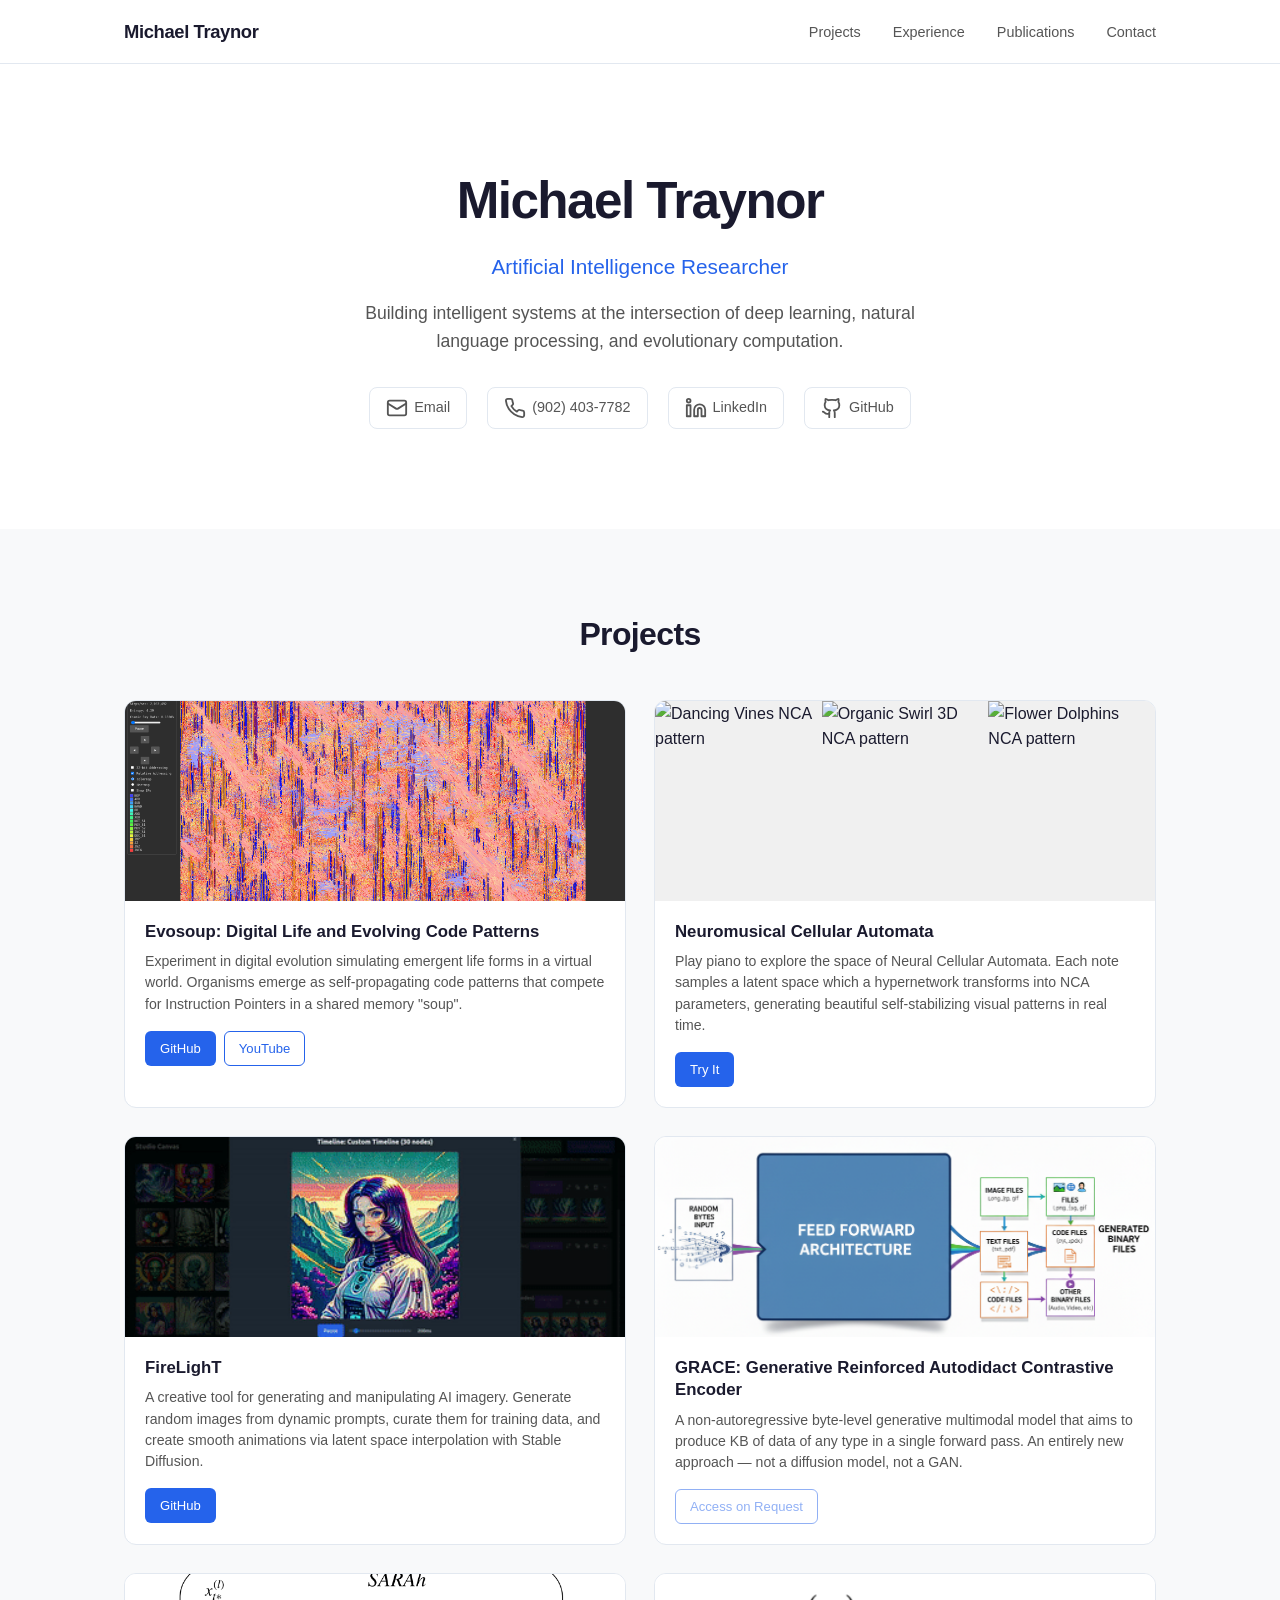
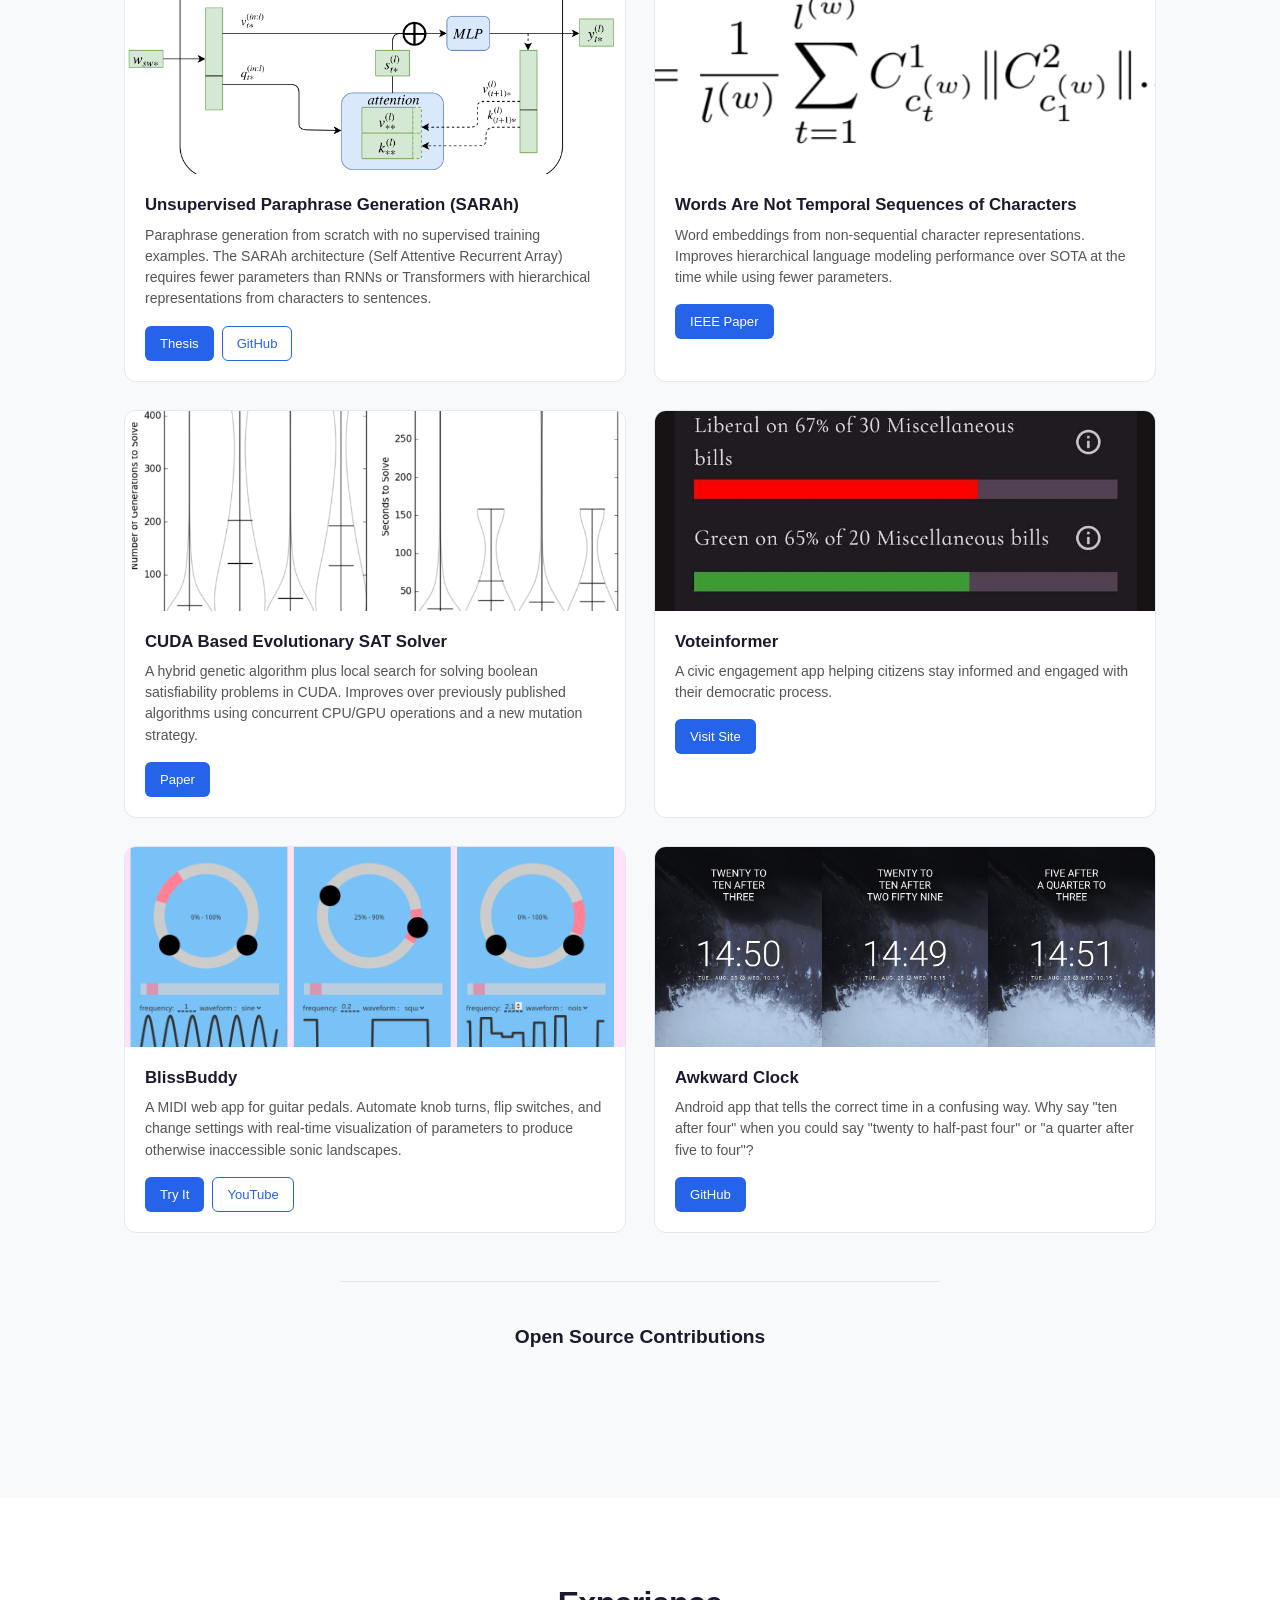
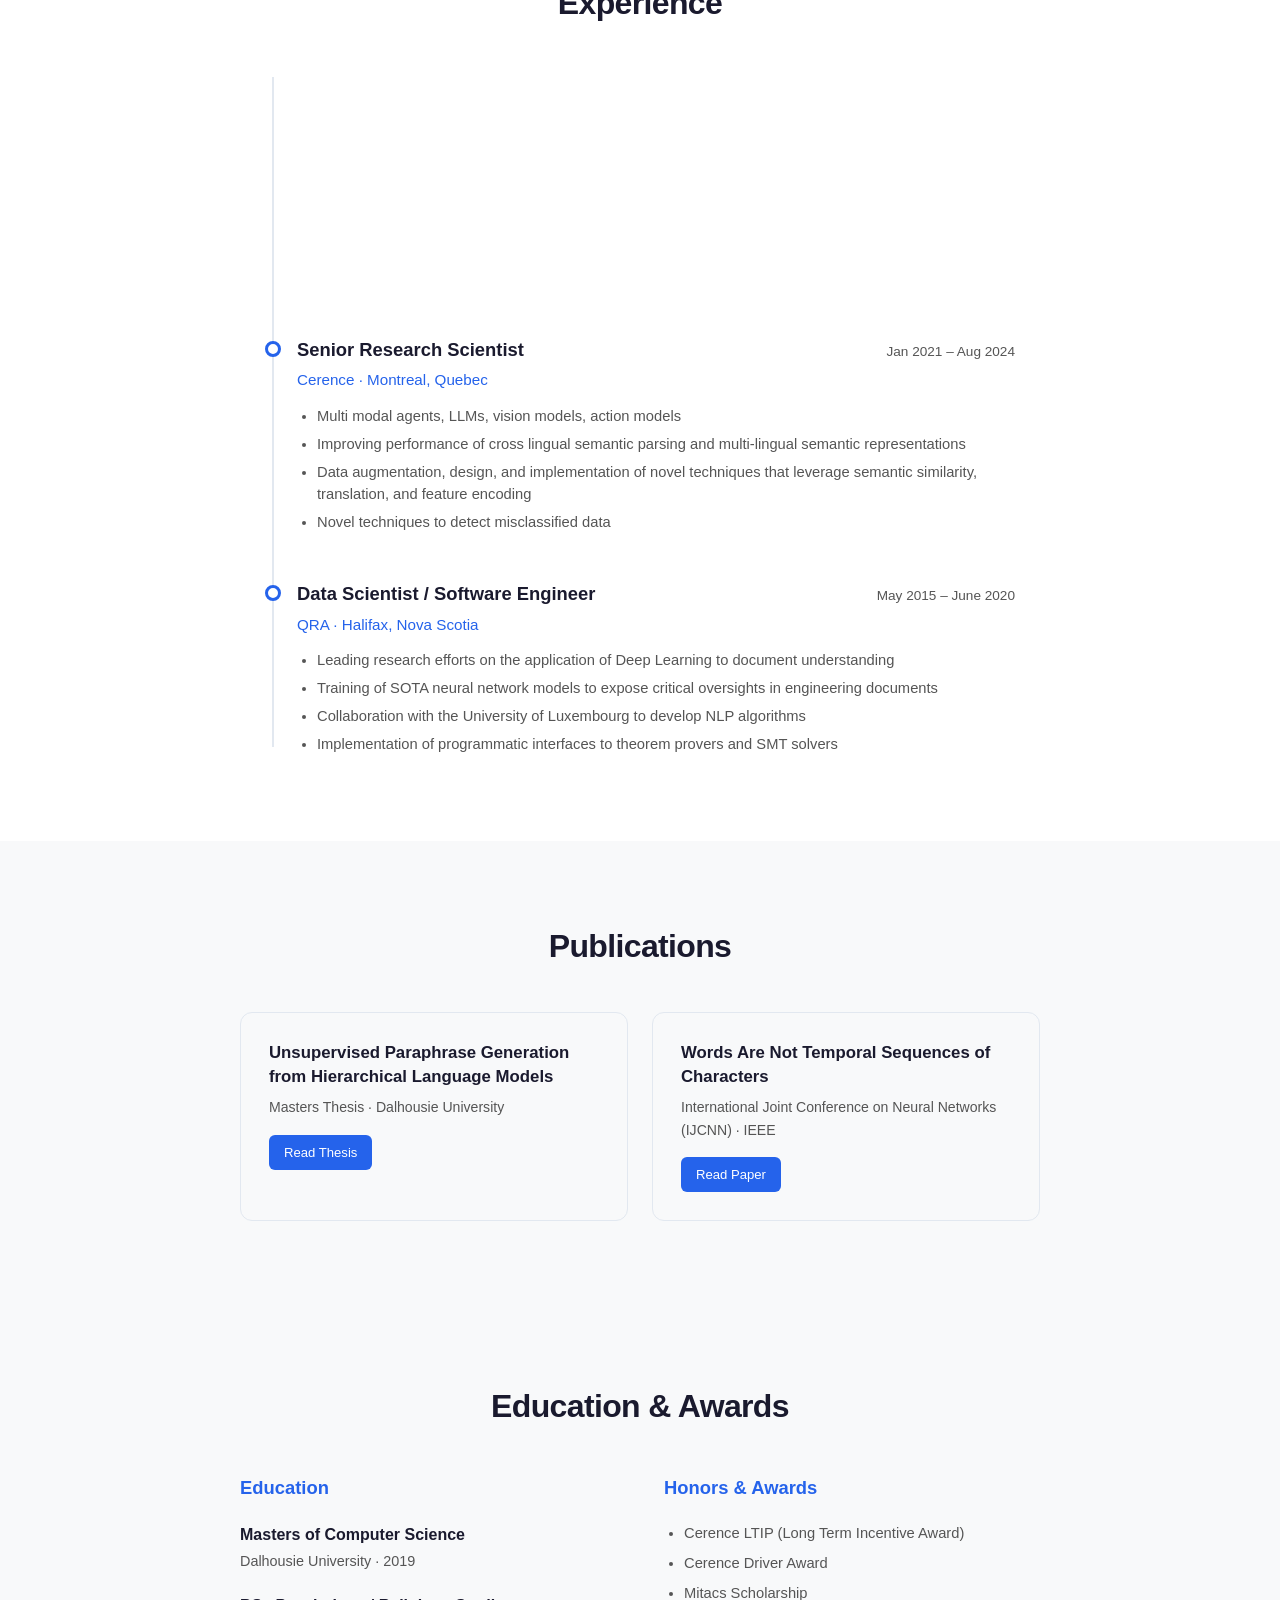
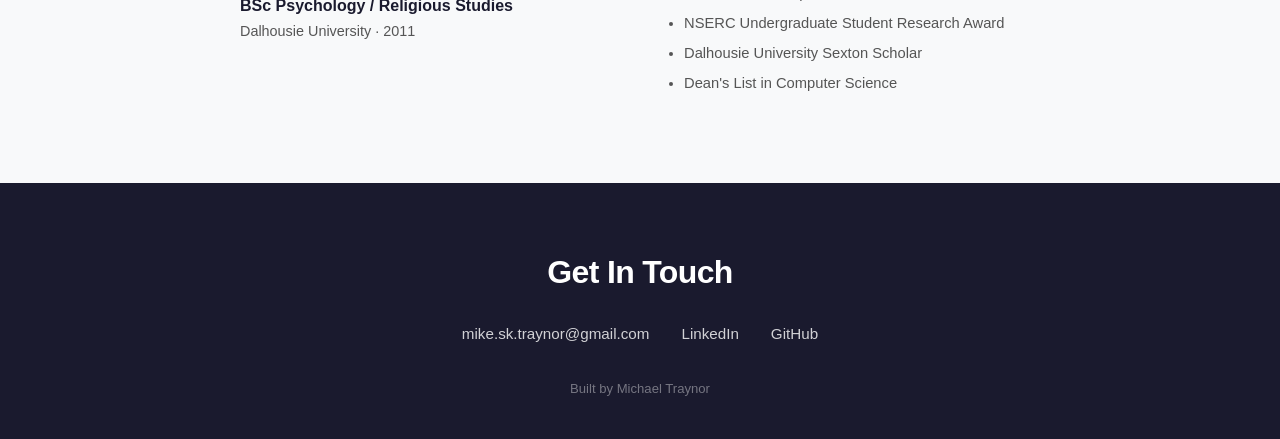
==== index.html @ fccc9fc4 "initial commit" ====
<!DOCTYPE html>
<html lang="en">
<head>
  <meta charset="UTF-8">
  <meta name="viewport" content="width=device-width, initial-scale=1.0">
  <title>Michael Traynor - AI Researcher</title>
  <meta name="description" content="Portfolio of Michael Traynor, Artificial Intelligence Researcher. Projects in digital evolution, NLP, generative models, and more.">
  <link rel="stylesheet" href="style.css">
</head>
<body>

  <!-- Navigation -->
  <nav class="navbar" id="navbar">
    <div class="nav-container">
      <a href="#hero" class="nav-logo">Michael Traynor</a>
      <button class="nav-toggle" id="nav-toggle" aria-label="Toggle navigation">
        <span></span>
        <span></span>
        <span></span>
      </button>
      <ul class="nav-links" id="nav-links">
        <li><a href="#projects">Projects</a></li>
        <li><a href="#experience">Experience</a></li>
        <li><a href="#publications">Publications</a></li>
        <li><a href="#contact">Contact</a></li>
      </ul>
    </div>
  </nav>

  <!-- Hero -->
  <section class="hero" id="hero">
    <div class="container">
      <h1>Michael Traynor</h1>
      <p class="hero-title">Artificial Intelligence Researcher</p>
      <p class="hero-tagline">Building intelligent systems at the intersection of deep learning, natural language processing, and evolutionary computation.</p>
      <div class="hero-links">
        <a href="mailto:mike.sk.traynor@gmail.com" class="hero-link" title="Email">
          <svg width="22" height="22" viewBox="0 0 24 24" fill="none" stroke="currentColor" stroke-width="2" stroke-linecap="round" stroke-linejoin="round"><rect x="2" y="4" width="20" height="16" rx="2"/><path d="m22 7-8.97 5.7a1.94 1.94 0 0 1-2.06 0L2 7"/></svg>
          <span>Email</span>
        </a>
        <a href="tel:+19024037782" class="hero-link" title="Phone">
          <svg width="22" height="22" viewBox="0 0 24 24" fill="none" stroke="currentColor" stroke-width="2" stroke-linecap="round" stroke-linejoin="round"><path d="M22 16.92v3a2 2 0 0 1-2.18 2 19.79 19.79 0 0 1-8.63-3.07 19.5 19.5 0 0 1-6-6 19.79 19.79 0 0 1-3.07-8.67A2 2 0 0 1 4.11 2h3a2 2 0 0 1 2 1.72c.127.96.361 1.903.7 2.81a2 2 0 0 1-.45 2.11L8.09 9.91a16 16 0 0 0 6 6l1.27-1.27a2 2 0 0 1 2.11-.45c.907.339 1.85.573 2.81.7A2 2 0 0 1 22 16.92z"/></svg>
          <span>(902) 403-7782</span>
        </a>
        <a href="https://linkedin.com/in/mike-traynor-75455b104" target="_blank" rel="noopener" class="hero-link" title="LinkedIn">
          <svg width="22" height="22" viewBox="0 0 24 24" fill="none" stroke="currentColor" stroke-width="2" stroke-linecap="round" stroke-linejoin="round"><path d="M16 8a6 6 0 0 1 6 6v7h-4v-7a2 2 0 0 0-2-2 2 2 0 0 0-2 2v7h-4v-7a6 6 0 0 1 6-6z"/><rect x="2" y="9" width="4" height="12"/><circle cx="4" cy="4" r="2"/></svg>
          <span>LinkedIn</span>
        </a>
        <a href="https://github.com/TTrapper" target="_blank" rel="noopener" class="hero-link" title="GitHub">
          <svg width="22" height="22" viewBox="0 0 24 24" fill="none" stroke="currentColor" stroke-width="2" stroke-linecap="round" stroke-linejoin="round"><path d="M15 22v-4a4.8 4.8 0 0 0-1-3.5c3 0 6-2 6-5.5.08-1.25-.27-2.48-1-3.5.28-1.15.28-2.35 0-3.5 0 0-1 0-3 1.5-2.64-.5-5.36-.5-8 0C6 2 5 2 5 2c-.3 1.15-.3 2.35 0 3.5A5.403 5.403 0 0 0 4 9c0 3.5 3 5.5 6 5.5-.39.49-.68 1.05-.85 1.65-.17.6-.22 1.23-.15 1.85v4"/><path d="M9 18c-4.51 2-5-2-7-2"/></svg>
          <span>GitHub</span>
        </a>
      </div>
    </div>
  </section>

  <!-- Projects -->
  <section class="section section-alt" id="projects">
    <div class="container">
      <h2 class="section-title">Projects</h2>
      <div class="projects-grid">

        <!-- Evosoup -->
        <div class="project-card">
          <div class="project-image">
            <img src="assets/images/projects/evosoup.png" alt="Evosoup visualization showing emerging replicators" loading="lazy">
          </div>
          <div class="project-body">
            <h3>Evosoup: Digital Life and Evolving Code Patterns</h3>
            <p>Experiment in digital evolution simulating emergent life forms in a virtual world. Organisms emerge as self-propagating code patterns that compete for Instruction Pointers in a shared memory "soup".</p>
            <div class="project-links">
              <a href="https://github.com/TTrapper/evosoup" target="_blank" rel="noopener" class="btn btn-sm">GitHub</a>
              <a href="https://youtu.be/KN-FWq_c2c4" target="_blank" rel="noopener" class="btn btn-sm btn-outline">YouTube</a>
            </div>
          </div>
        </div>

        <!-- Neuromusical Cellular Automata -->
        <div class="project-card">
          <div class="project-image project-image-gallery">
            <img src="assets/images/projects/dancingvines.gif" alt="Dancing Vines NCA pattern" loading="lazy">
            <img src="assets/images/projects/organicswirl3D.gif" alt="Organic Swirl 3D NCA pattern" loading="lazy">
            <img src="assets/images/projects/flowerdolphins.gif" alt="Flower Dolphins NCA pattern" loading="lazy">
          </div>
          <div class="project-body">
            <h3>Neuromusical Cellular Automata</h3>
            <p>Play piano to explore the space of Neural Cellular Automata. Each note samples a latent space which a hypernetwork transforms into NCA parameters, generating beautiful self-stabilizing visual patterns in real time.</p>
            <div class="project-links">
              <a href="https://ttrapper.github.io/nca_explorer/" target="_blank" rel="noopener" class="btn btn-sm">Try It</a>
            </div>
          </div>
        </div>

        <!-- FireLighT -->
        <div class="project-card">
          <div class="project-image">
            <img src="assets/images/projects/firelight-demo.gif" alt="FireLighT latent space interpolation animation" loading="lazy">
          </div>
          <div class="project-body">
            <h3>FireLighT</h3>
            <p>A creative tool for generating and manipulating AI imagery. Generate random images from dynamic prompts, curate them for training data, and create smooth animations via latent space interpolation with Stable Diffusion.</p>
            <div class="project-links">
              <a href="https://github.com/TTrapper/FireLighT" target="_blank" rel="noopener" class="btn btn-sm">GitHub</a>
            </div>
          </div>
        </div>

        <!-- GRACE -->
        <div class="project-card">
          <div class="project-image">
            <img src="assets/images/projects/grace.png" alt="GRACE architecture diagram" loading="lazy">
          </div>
          <div class="project-body">
            <h3>GRACE: Generative Reinforced Autodidact Contrastive Encoder</h3>
            <p>A non-autoregressive byte-level generative multimodal model that aims to produce KB of data of any type in a single forward pass. An entirely new approach &mdash; not a diffusion model, not a GAN.</p>
            <div class="project-links">
              <span class="btn btn-sm btn-outline btn-disabled">Access on Request</span>
            </div>
          </div>
        </div>

        <!-- SARAh -->
        <div class="project-card">
          <div class="project-image">
            <img src="assets/images/projects/sarah.png" alt="SARAh architecture diagram" loading="lazy">
          </div>
          <div class="project-body">
            <h3>Unsupervised Paraphrase Generation (SARAh)</h3>
            <p>Paraphrase generation from scratch with no supervised training examples. The SARAh architecture (Self Attentive Recurrent Array) requires fewer parameters than RNNs or Transformers with hierarchical representations from characters to sentences.</p>
            <div class="project-links">
              <a href="http://hdl.handle.net/10222/75034" target="_blank" rel="noopener" class="btn btn-sm">Thesis</a>
              <a href="https://github.com/TTrapper/SARAh_LanguageModel" target="_blank" rel="noopener" class="btn btn-sm btn-outline">GitHub</a>
            </div>
          </div>
        </div>

        <!-- Words Are Not Temporal -->
        <div class="project-card">
          <div class="project-image">
            <img src="assets/images/projects/words-not-temporal.png" alt="Word embedding equation from the paper" loading="lazy">
          </div>
          <div class="project-body">
            <h3>Words Are Not Temporal Sequences of Characters</h3>
            <p>Word embeddings from non-sequential character representations. Improves hierarchical language modeling performance over SOTA at the time while using fewer parameters.</p>
            <div class="project-links">
              <a href="https://ieeexplore.ieee.org/document/8489224" target="_blank" rel="noopener" class="btn btn-sm">IEEE Paper</a>
            </div>
          </div>
        </div>

        <!-- CUDA SAT Solver -->
        <div class="project-card">
          <div class="project-image">
            <img src="assets/images/projects/sat-solver.png" alt="CUDA SAT Solver results showing generations and time to solve" loading="lazy">
          </div>
          <div class="project-body">
            <h3>CUDA Based Evolutionary SAT Solver</h3>
            <p>A hybrid genetic algorithm plus local search for solving boolean satisfiability problems in CUDA. Improves over previously published algorithms using concurrent CPU/GPU operations and a new mutation strategy.</p>
            <div class="project-links">
              <a href="https://drive.google.com/file/d/1VMtgxatf8k4kfxq_Hj3TWiRIEexxNgik/view?usp=sharing" target="_blank" rel="noopener" class="btn btn-sm">Paper</a>
            </div>
          </div>
        </div>

        <!-- Voteinformer -->
        <div class="project-card">
          <div class="project-image">
            <img src="assets/images/projects/voteinformer.jpeg" alt="Voteinformer app screenshot" loading="lazy">
          </div>
          <div class="project-body">
            <h3>Voteinformer</h3>
            <p>A civic engagement app helping citizens stay informed and engaged with their democratic process.</p>
            <div class="project-links">
              <a href="https://voteinformer.org" target="_blank" rel="noopener" class="btn btn-sm">Visit Site</a>
            </div>
          </div>
        </div>

        <!-- BlissBuddy -->
        <div class="project-card">
          <div class="project-image">
            <img src="assets/images/projects/blissbuddy.png" alt="BlissBuddy MIDI web app interface" loading="lazy">
          </div>
          <div class="project-body">
            <h3>BlissBuddy</h3>
            <p>A MIDI web app for guitar pedals. Automate knob turns, flip switches, and change settings with real-time visualization of parameters to produce otherwise inaccessible sonic landscapes.</p>
            <div class="project-links">
              <a href="https://ttrapper.github.io/BlissBuddy/" target="_blank" rel="noopener" class="btn btn-sm">Try It</a>
              <a href="https://youtu.be/e4DSFuH_PDM" target="_blank" rel="noopener" class="btn btn-sm btn-outline">YouTube</a>
            </div>
          </div>
        </div>

        <!-- Awkward Clock -->
        <div class="project-card">
          <div class="project-image project-image-gallery">
            <img src="assets/images/projects/awkward-clock-1.png" alt="Awkward Clock - exact time mode" loading="lazy">
            <img src="assets/images/projects/awkward-clock-2.png" alt="Awkward Clock - exact time mode variant" loading="lazy">
            <img src="assets/images/projects/awkward-clock-3.png" alt="Awkward Clock - round to hour mode" loading="lazy">
          </div>
          <div class="project-body">
            <h3>Awkward Clock</h3>
            <p>Android app that tells the correct time in a confusing way. Why say "ten after four" when you could say "twenty to half-past four" or "a quarter after five to four"?</p>
            <div class="project-links">
              <a href="https://github.com/TTrapper/AwkwardClock" target="_blank" rel="noopener" class="btn btn-sm">GitHub</a>
            </div>
          </div>
        </div>

      </div>

      <!-- Open Source Contributions -->
      <div class="contributions">
        <h3>Open Source Contributions</h3>
        <div class="contribution-item">
          <strong>TensorFlow</strong>
          <p>Added support for a sampled version of sparse softmax cross entropy loss.</p>
        </div>
      </div>
    </div>
  </section>

  <!-- Experience -->
  <section class="section" id="experience">
    <div class="container">
      <h2 class="section-title">Experience</h2>
      <div class="timeline">

        <div class="timeline-item">
          <div class="timeline-marker"></div>
          <div class="timeline-content">
            <div class="timeline-header">
              <h3>Co-Founder</h3>
              <span class="timeline-date">Aug 2024 &ndash; Present</span>
            </div>
            <p class="timeline-company">Baye &middot; Halifax, Nova Scotia</p>
            <ul>
              <li>Complete ownership of entire product from ideation and prototyping to productization and deployment</li>
              <li>Research and application of multiple AI pipelines including LLMs, embeddings, graph-rag, orchestrated agents, and on-device inference</li>
              <li>Hosting, deploying and managing product lifecycle including DNS, GCP, and Firebase hosting + auth + databases</li>
              <li>Full stack development of apps using Flutter/Dart as well as Python and Nuxt</li>
            </ul>
          </div>
        </div>

        <div class="timeline-item">
          <div class="timeline-marker"></div>
          <div class="timeline-content">
            <div class="timeline-header">
              <h3>Senior Research Scientist</h3>
              <span class="timeline-date">Jan 2021 &ndash; Aug 2024</span>
            </div>
            <p class="timeline-company">Cerence &middot; Montreal, Quebec</p>
            <ul>
              <li>Multi modal agents, LLMs, vision models, action models</li>
              <li>Improving performance of cross lingual semantic parsing and multi-lingual semantic representations</li>
              <li>Data augmentation, design, and implementation of novel techniques that leverage semantic similarity, translation, and feature encoding</li>
              <li>Novel techniques to detect misclassified data</li>
            </ul>
          </div>
        </div>

        <div class="timeline-item">
          <div class="timeline-marker"></div>
          <div class="timeline-content">
            <div class="timeline-header">
              <h3>Data Scientist / Software Engineer</h3>
              <span class="timeline-date">May 2015 &ndash; June 2020</span>
            </div>
            <p class="timeline-company">QRA &middot; Halifax, Nova Scotia</p>
            <ul>
              <li>Leading research efforts on the application of Deep Learning to document understanding</li>
              <li>Training of SOTA neural network models to expose critical oversights in engineering documents</li>
              <li>Collaboration with the University of Luxembourg to develop NLP algorithms</li>
              <li>Implementation of programmatic interfaces to theorem provers and SMT solvers</li>
            </ul>
          </div>
        </div>

      </div>
    </div>
  </section>

  <!-- Publications -->
  <section class="section section-alt" id="publications">
    <div class="container">
      <h2 class="section-title">Publications</h2>
      <div class="publications-list">
        <div class="publication-card">
          <h3>Unsupervised Paraphrase Generation from Hierarchical Language Models</h3>
          <p class="publication-venue">Masters Thesis &middot; Dalhousie University</p>
          <a href="http://hdl.handle.net/10222/75034" target="_blank" rel="noopener" class="btn btn-sm">Read Thesis</a>
        </div>
        <div class="publication-card">
          <h3>Words Are Not Temporal Sequences of Characters</h3>
          <p class="publication-venue">International Joint Conference on Neural Networks (IJCNN) &middot; IEEE</p>
          <a href="https://ieeexplore.ieee.org/document/8489224" target="_blank" rel="noopener" class="btn btn-sm">Read Paper</a>
        </div>
      </div>
    </div>
  </section>

  <!-- Education & Awards -->
  <section class="section section-alt" id="education">
    <div class="container">
      <h2 class="section-title">Education &amp; Awards</h2>
      <div class="edu-awards-grid">
        <div class="edu-column">
          <h3>Education</h3>
          <div class="edu-item">
            <h4>Masters of Computer Science</h4>
            <p>Dalhousie University &middot; 2019</p>
          </div>
          <div class="edu-item">
            <h4>BSc Psychology / Religious Studies</h4>
            <p>Dalhousie University &middot; 2011</p>
          </div>
        </div>
        <div class="awards-column">
          <h3>Honors &amp; Awards</h3>
          <ul class="awards-list">
            <li>Cerence LTIP (Long Term Incentive Award)</li>
            <li>Cerence Driver Award</li>
            <li>Mitacs Scholarship</li>
            <li>NSERC Undergraduate Student Research Award</li>
            <li>Dalhousie University Sexton Scholar</li>
            <li>Dean's List in Computer Science</li>
          </ul>
        </div>
      </div>
    </div>
  </section>

  <!-- Footer -->
  <footer class="footer" id="contact">
    <div class="container">
      <h2 class="section-title">Get In Touch</h2>
      <div class="footer-links">
        <a href="mailto:mike.sk.traynor@gmail.com">mike.sk.traynor@gmail.com</a>
        <a href="https://linkedin.com/in/mike-traynor-75455b104" target="_blank" rel="noopener">LinkedIn</a>
        <a href="https://github.com/TTrapper" target="_blank" rel="noopener">GitHub</a>
      </div>
      <p class="footer-note">Built by Michael Traynor</p>
    </div>
  </footer>

  <script src="script.js"></script>
</body>
</html>
---- style.css ----
/* ===== Reset & Base ===== */
*, *::before, *::after {
  margin: 0;
  padding: 0;
  box-sizing: border-box;
}

:root {
  --color-bg: #ffffff;
  --color-bg-alt: #f8f9fa;
  --color-text: #1a1a2e;
  --color-text-muted: #555;
  --color-accent: #2563eb;
  --color-accent-hover: #1d4ed8;
  --color-border: #e2e8f0;
  --font-stack: 'Inter', -apple-system, BlinkMacSystemFont, 'Segoe UI', Roboto, sans-serif;
  --max-width: 1080px;
  --nav-height: 64px;
}

html {
  scroll-behavior: smooth;
  scroll-padding-top: var(--nav-height);
}

body {
  font-family: var(--font-stack);
  color: var(--color-text);
  background: var(--color-bg);
  line-height: 1.6;
  -webkit-font-smoothing: antialiased;
}

a {
  color: var(--color-accent);
  text-decoration: none;
  transition: color 0.2s;
}

a:hover {
  color: var(--color-accent-hover);
}

img {
  max-width: 100%;
  height: auto;
  display: block;
}

ul {
  list-style: none;
}

.container {
  max-width: var(--max-width);
  margin: 0 auto;
  padding: 0 24px;
}

/* ===== Navigation ===== */
.navbar {
  position: fixed;
  top: 0;
  left: 0;
  right: 0;
  height: var(--nav-height);
  background: rgba(255, 255, 255, 0.95);
  backdrop-filter: blur(10px);
  border-bottom: 1px solid var(--color-border);
  z-index: 1000;
  transition: box-shadow 0.3s;
}

.navbar.scrolled {
  box-shadow: 0 2px 20px rgba(0, 0, 0, 0.06);
}

.nav-container {
  max-width: var(--max-width);
  margin: 0 auto;
  padding: 0 24px;
  height: 100%;
  display: flex;
  align-items: center;
  justify-content: space-between;
}

.nav-logo {
  font-size: 1.15rem;
  font-weight: 700;
  color: var(--color-text);
  letter-spacing: -0.02em;
}

.nav-logo:hover {
  color: var(--color-accent);
}

.nav-links {
  display: flex;
  gap: 32px;
}

.nav-links a {
  color: var(--color-text-muted);
  font-size: 0.9rem;
  font-weight: 500;
  transition: color 0.2s;
}

.nav-links a:hover {
  color: var(--color-accent);
}

.nav-toggle {
  display: none;
  flex-direction: column;
  gap: 5px;
  background: none;
  border: none;
  cursor: pointer;
  padding: 4px;
}

.nav-toggle span {
  display: block;
  width: 24px;
  height: 2px;
  background: var(--color-text);
  border-radius: 2px;
  transition: transform 0.3s, opacity 0.3s;
}

.nav-toggle.active span:nth-child(1) {
  transform: rotate(45deg) translate(5px, 5px);
}

.nav-toggle.active span:nth-child(2) {
  opacity: 0;
}

.nav-toggle.active span:nth-child(3) {
  transform: rotate(-45deg) translate(5px, -5px);
}

/* ===== Hero ===== */
.hero {
  padding: 160px 0 100px;
  text-align: center;
}

.hero h1 {
  font-size: 3.2rem;
  font-weight: 800;
  letter-spacing: -0.03em;
  margin-bottom: 8px;
}

.hero-title {
  font-size: 1.3rem;
  color: var(--color-accent);
  font-weight: 500;
  margin-bottom: 16px;
}

.hero-tagline {
  font-size: 1.1rem;
  color: var(--color-text-muted);
  max-width: 600px;
  margin: 0 auto 32px;
}

.hero-links {
  display: flex;
  justify-content: center;
  gap: 20px;
  flex-wrap: wrap;
}

.hero-link {
  display: inline-flex;
  align-items: center;
  gap: 6px;
  color: var(--color-text-muted);
  font-size: 0.9rem;
  padding: 8px 16px;
  border: 1px solid var(--color-border);
  border-radius: 8px;
  transition: all 0.2s;
}

.hero-link:hover {
  color: var(--color-accent);
  border-color: var(--color-accent);
  background: rgba(37, 99, 235, 0.04);
}

/* ===== Sections ===== */
.section {
  padding: 80px 0;
}

.section-alt {
  background: var(--color-bg-alt);
}

.section-title {
  font-size: 2rem;
  font-weight: 700;
  letter-spacing: -0.02em;
  margin-bottom: 40px;
  text-align: center;
}

/* ===== Skills ===== */
.skills-grid {
  display: flex;
  justify-content: center;
  gap: 40px;
  flex-wrap: wrap;
}

.skill-group {
  text-align: center;
}

.skill-pills {
  display: flex;
  gap: 8px;
  margin-bottom: 12px;
  flex-wrap: wrap;
  justify-content: center;
}

.skill-pill {
  display: inline-block;
  padding: 6px 16px;
  background: var(--color-bg);
  border: 1px solid var(--color-border);
  border-radius: 20px;
  font-size: 0.85rem;
  font-weight: 500;
  color: var(--color-text);
}

.skill-level {
  display: flex;
  gap: 6px;
  justify-content: center;
}

.dot {
  width: 10px;
  height: 10px;
  border-radius: 50%;
  background: var(--color-border);
}

.dot.filled {
  background: var(--color-text);
}

/* ===== Timeline ===== */
.timeline {
  position: relative;
  padding-left: 32px;
  max-width: 750px;
  margin: 0 auto;
}

.timeline::before {
  content: '';
  position: absolute;
  left: 7px;
  top: 8px;
  bottom: 8px;
  width: 2px;
  background: var(--color-border);
}

.timeline-item {
  position: relative;
  padding-bottom: 40px;
}

.timeline-item:last-child {
  padding-bottom: 0;
}

.timeline-marker {
  position: absolute;
  left: -32px;
  top: 6px;
  width: 16px;
  height: 16px;
  border-radius: 50%;
  background: var(--color-bg);
  border: 3px solid var(--color-accent);
  z-index: 1;
}

.timeline-header {
  display: flex;
  justify-content: space-between;
  align-items: baseline;
  flex-wrap: wrap;
  gap: 8px;
  margin-bottom: 4px;
}

.timeline-header h3 {
  font-size: 1.15rem;
  font-weight: 600;
}

.timeline-date {
  font-size: 0.85rem;
  color: var(--color-text-muted);
  white-space: nowrap;
}

.timeline-company {
  color: var(--color-accent);
  font-weight: 500;
  font-size: 0.95rem;
  margin-bottom: 12px;
}

.timeline-content ul {
  list-style: disc;
  padding-left: 20px;
}

.timeline-content li {
  font-size: 0.92rem;
  color: var(--color-text-muted);
  margin-bottom: 6px;
  line-height: 1.5;
}

/* ===== Projects Grid ===== */
.projects-grid {
  display: grid;
  grid-template-columns: repeat(2, 1fr);
  gap: 28px;
}

.project-card {
  background: var(--color-bg);
  border: 1px solid var(--color-border);
  border-radius: 12px;
  overflow: hidden;
  transition: transform 0.2s, box-shadow 0.2s;
}

.project-card:hover {
  transform: translateY(-4px);
  box-shadow: 0 12px 40px rgba(0, 0, 0, 0.08);
}

.project-image {
  height: 200px;
  overflow: hidden;
  background: #f0f0f0;
  display: flex;
  align-items: center;
  justify-content: center;
}

.project-image img {
  width: 100%;
  height: 100%;
  object-fit: cover;
}

.project-image-gallery {
  display: grid;
  grid-template-columns: repeat(3, 1fr);
  gap: 0;
}

.project-image-gallery img {
  width: 100%;
  height: 200px;
  object-fit: cover;
}

.project-image-placeholder {
  background: linear-gradient(135deg, #e8edf5, #d4dce8);
}

.placeholder-icon {
  color: var(--color-text-muted);
  opacity: 0.5;
}

.project-body {
  padding: 20px;
}

.project-body h3 {
  font-size: 1.05rem;
  font-weight: 600;
  margin-bottom: 8px;
  line-height: 1.35;
}

.project-body p {
  font-size: 0.88rem;
  color: var(--color-text-muted);
  margin-bottom: 16px;
  line-height: 1.5;
}

.project-links {
  display: flex;
  gap: 8px;
  flex-wrap: wrap;
}

/* ===== Buttons ===== */
.btn {
  display: inline-flex;
  align-items: center;
  gap: 6px;
  padding: 10px 20px;
  background: var(--color-accent);
  color: #fff;
  border-radius: 8px;
  font-size: 0.88rem;
  font-weight: 500;
  transition: background 0.2s;
  border: 1px solid transparent;
}

.btn:hover {
  background: var(--color-accent-hover);
  color: #fff;
}

.btn-sm {
  padding: 6px 14px;
  font-size: 0.82rem;
  border-radius: 6px;
}

.btn-outline {
  background: transparent;
  color: var(--color-accent);
  border-color: var(--color-accent);
}

.btn-outline:hover {
  background: var(--color-accent);
  color: #fff;
}

.btn-disabled {
  opacity: 0.5;
  cursor: default;
  pointer-events: none;
}

/* ===== Contributions ===== */
.contributions {
  margin-top: 48px;
  padding-top: 40px;
  border-top: 1px solid var(--color-border);
  max-width: 600px;
  margin-left: auto;
  margin-right: auto;
  text-align: center;
}

.contributions h3 {
  font-size: 1.2rem;
  margin-bottom: 16px;
}

.contribution-item p {
  font-size: 0.92rem;
  color: var(--color-text-muted);
}

/* ===== Publications ===== */
.publications-list {
  display: grid;
  grid-template-columns: repeat(2, 1fr);
  gap: 24px;
  max-width: 800px;
  margin: 0 auto;
}

.publication-card {
  background: var(--color-bg-alt);
  border: 1px solid var(--color-border);
  border-radius: 12px;
  padding: 28px;
}

.publication-card h3 {
  font-size: 1.05rem;
  font-weight: 600;
  margin-bottom: 8px;
  line-height: 1.4;
}

.publication-venue {
  font-size: 0.88rem;
  color: var(--color-text-muted);
  margin-bottom: 16px;
}

/* ===== Education & Awards ===== */
.edu-awards-grid {
  display: grid;
  grid-template-columns: 1fr 1fr;
  gap: 48px;
  max-width: 800px;
  margin: 0 auto;
}

.edu-column h3,
.awards-column h3 {
  font-size: 1.15rem;
  font-weight: 600;
  margin-bottom: 20px;
  color: var(--color-accent);
}

.edu-item {
  margin-bottom: 20px;
}

.edu-item h4 {
  font-size: 1rem;
  font-weight: 600;
  margin-bottom: 2px;
}

.edu-item p {
  font-size: 0.9rem;
  color: var(--color-text-muted);
}

.awards-list {
  list-style: disc;
  padding-left: 20px;
}

.awards-list li {
  font-size: 0.92rem;
  color: var(--color-text-muted);
  margin-bottom: 8px;
  line-height: 1.5;
}

/* ===== Footer ===== */
.footer {
  background: var(--color-text);
  color: #fff;
  padding: 64px 0 40px;
  text-align: center;
}

.footer .section-title {
  color: #fff;
  margin-bottom: 24px;
}

.footer-links {
  display: flex;
  justify-content: center;
  gap: 32px;
  flex-wrap: wrap;
  margin-bottom: 32px;
}

.footer-links a {
  color: rgba(255, 255, 255, 0.8);
  font-size: 0.95rem;
  transition: color 0.2s;
}

.footer-links a:hover {
  color: #fff;
}

.footer-note {
  font-size: 0.82rem;
  color: rgba(255, 255, 255, 0.4);
}

/* ===== Responsive ===== */
@media (max-width: 768px) {
  .nav-toggle {
    display: flex;
  }

  .nav-links {
    position: fixed;
    top: var(--nav-height);
    left: 0;
    right: 0;
    background: rgba(255, 255, 255, 0.98);
    backdrop-filter: blur(10px);
    flex-direction: column;
    align-items: center;
    gap: 0;
    padding: 16px 0;
    border-bottom: 1px solid var(--color-border);
    transform: translateY(-100%);
    opacity: 0;
    pointer-events: none;
    transition: transform 0.3s, opacity 0.3s;
  }

  .nav-links.open {
    transform: translateY(0);
    opacity: 1;
    pointer-events: all;
  }

  .nav-links a {
    display: block;
    padding: 12px 24px;
    font-size: 1rem;
  }

  .hero {
    padding: 120px 0 60px;
  }

  .hero h1 {
    font-size: 2.2rem;
  }

  .hero-title {
    font-size: 1.1rem;
  }

  .hero-tagline {
    font-size: 1rem;
  }

  .hero-links {
    gap: 10px;
  }

  .hero-link span {
    display: none;
  }

  .section {
    padding: 56px 0;
  }

  .section-title {
    font-size: 1.6rem;
    margin-bottom: 28px;
  }

  .skills-grid {
    flex-direction: column;
    gap: 24px;
  }

  .projects-grid {
    grid-template-columns: 1fr;
  }

  .publications-list {
    grid-template-columns: 1fr;
  }

  .edu-awards-grid {
    grid-template-columns: 1fr;
    gap: 32px;
  }

  .timeline {
    padding-left: 24px;
  }

  .timeline-marker {
    left: -24px;
    width: 12px;
    height: 12px;
  }

  .timeline-header {
    flex-direction: column;
    gap: 2px;
  }
}

@media (max-width: 480px) {
  .hero h1 {
    font-size: 1.8rem;
  }

  .project-image,
  .project-image-gallery img {
    height: 160px;
  }

  .footer-links {
    flex-direction: column;
    gap: 12px;
  }
}
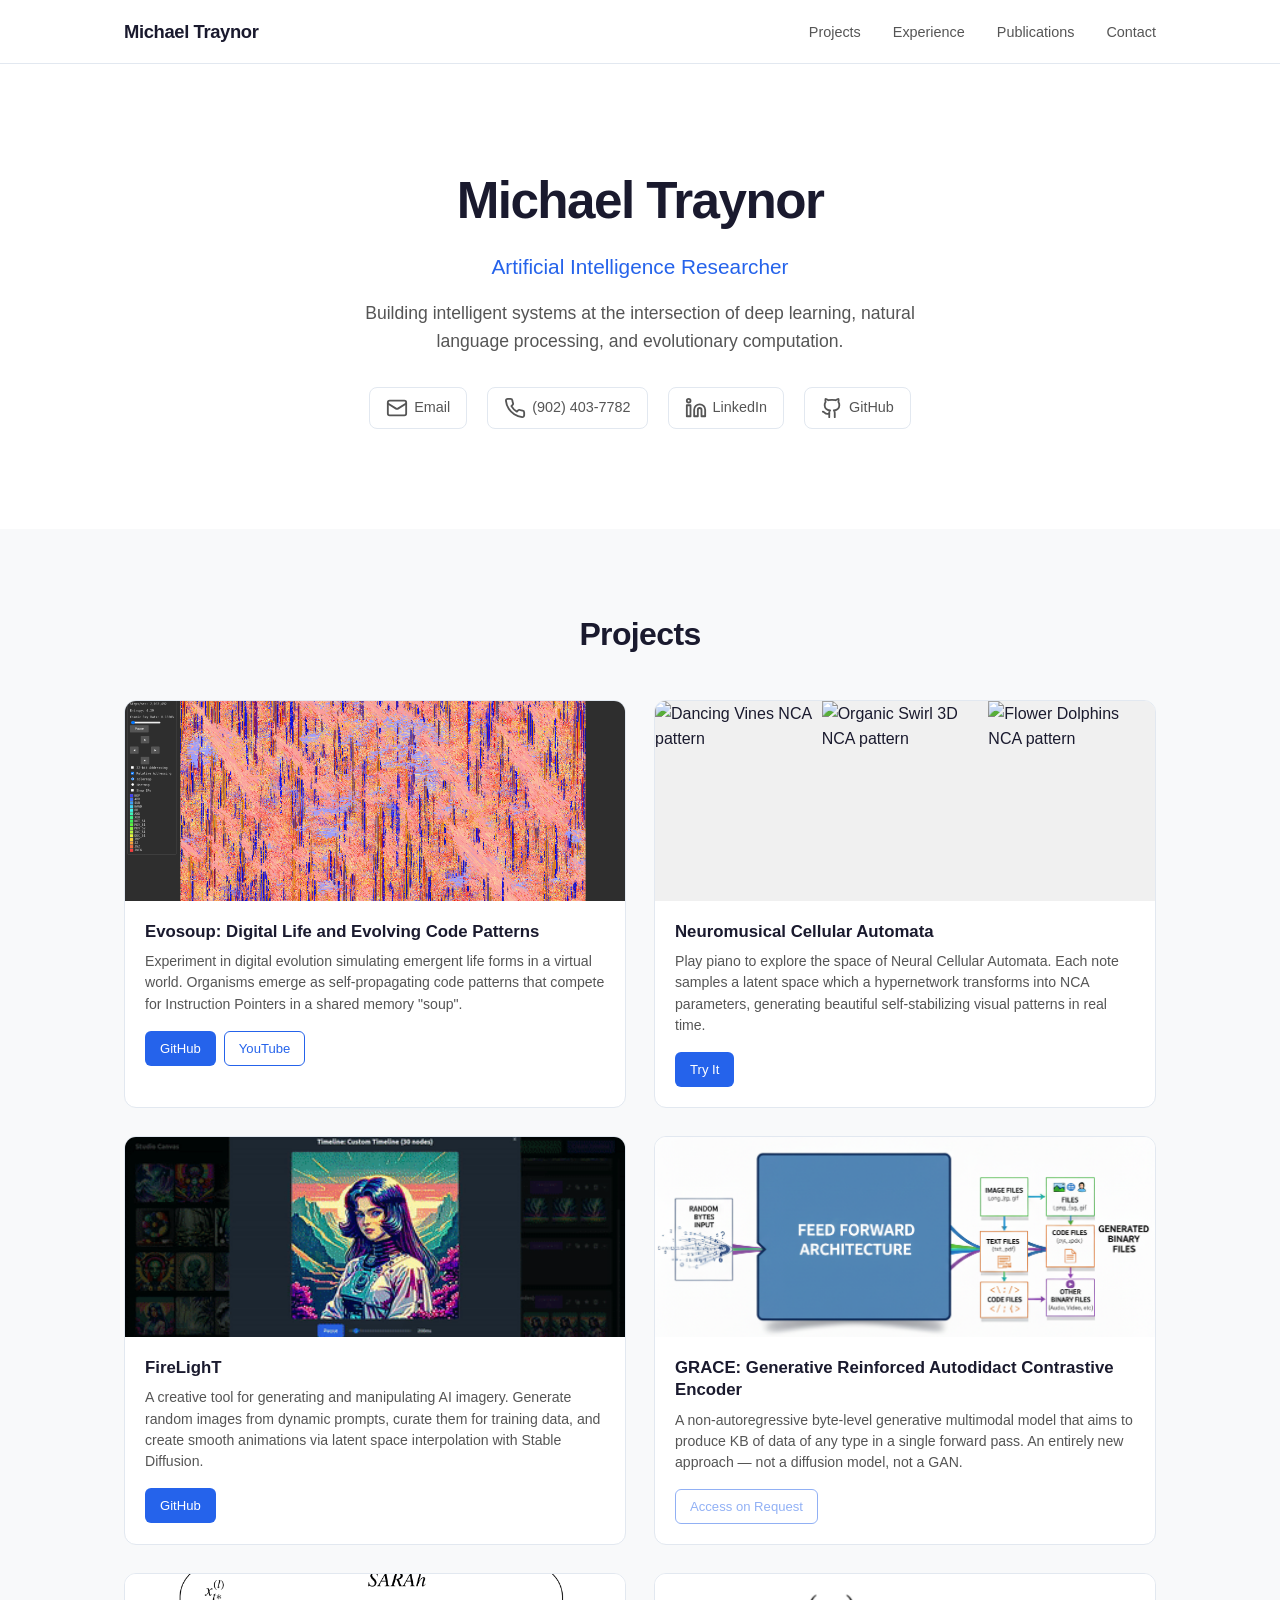
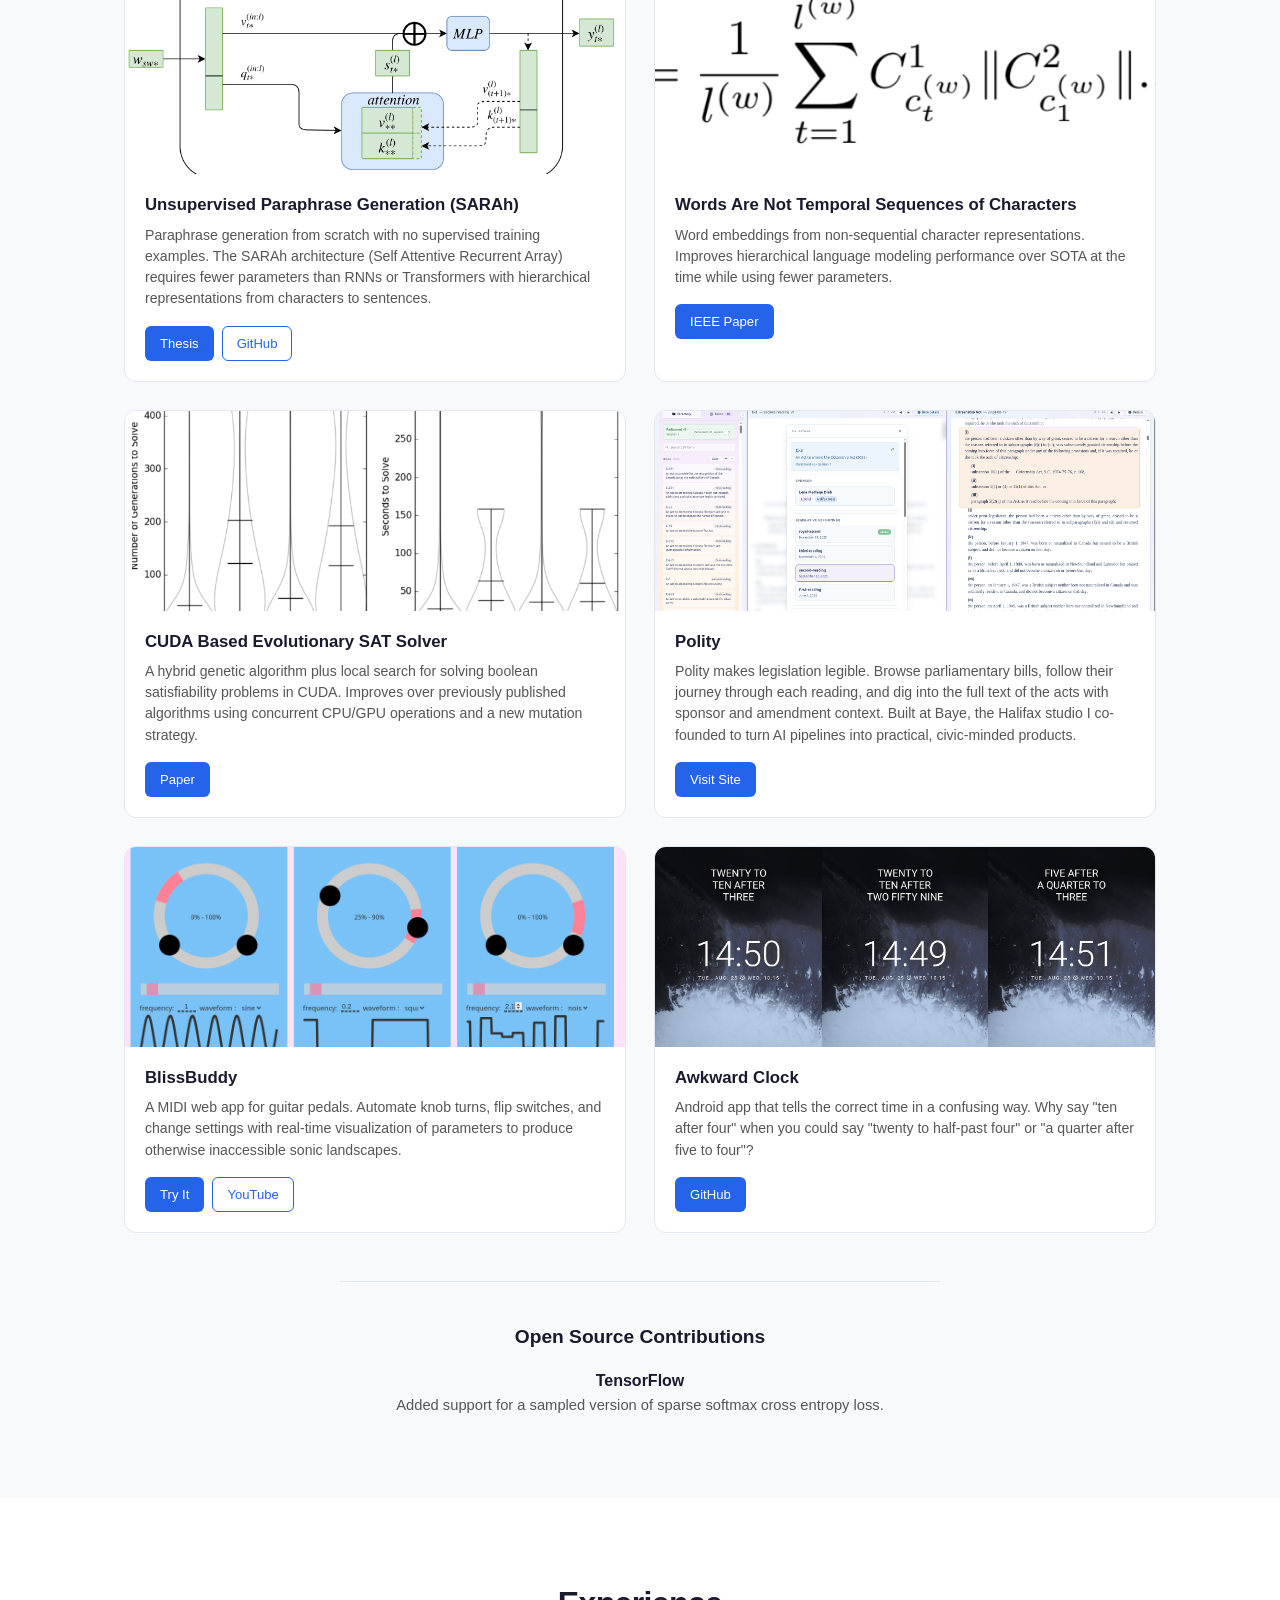
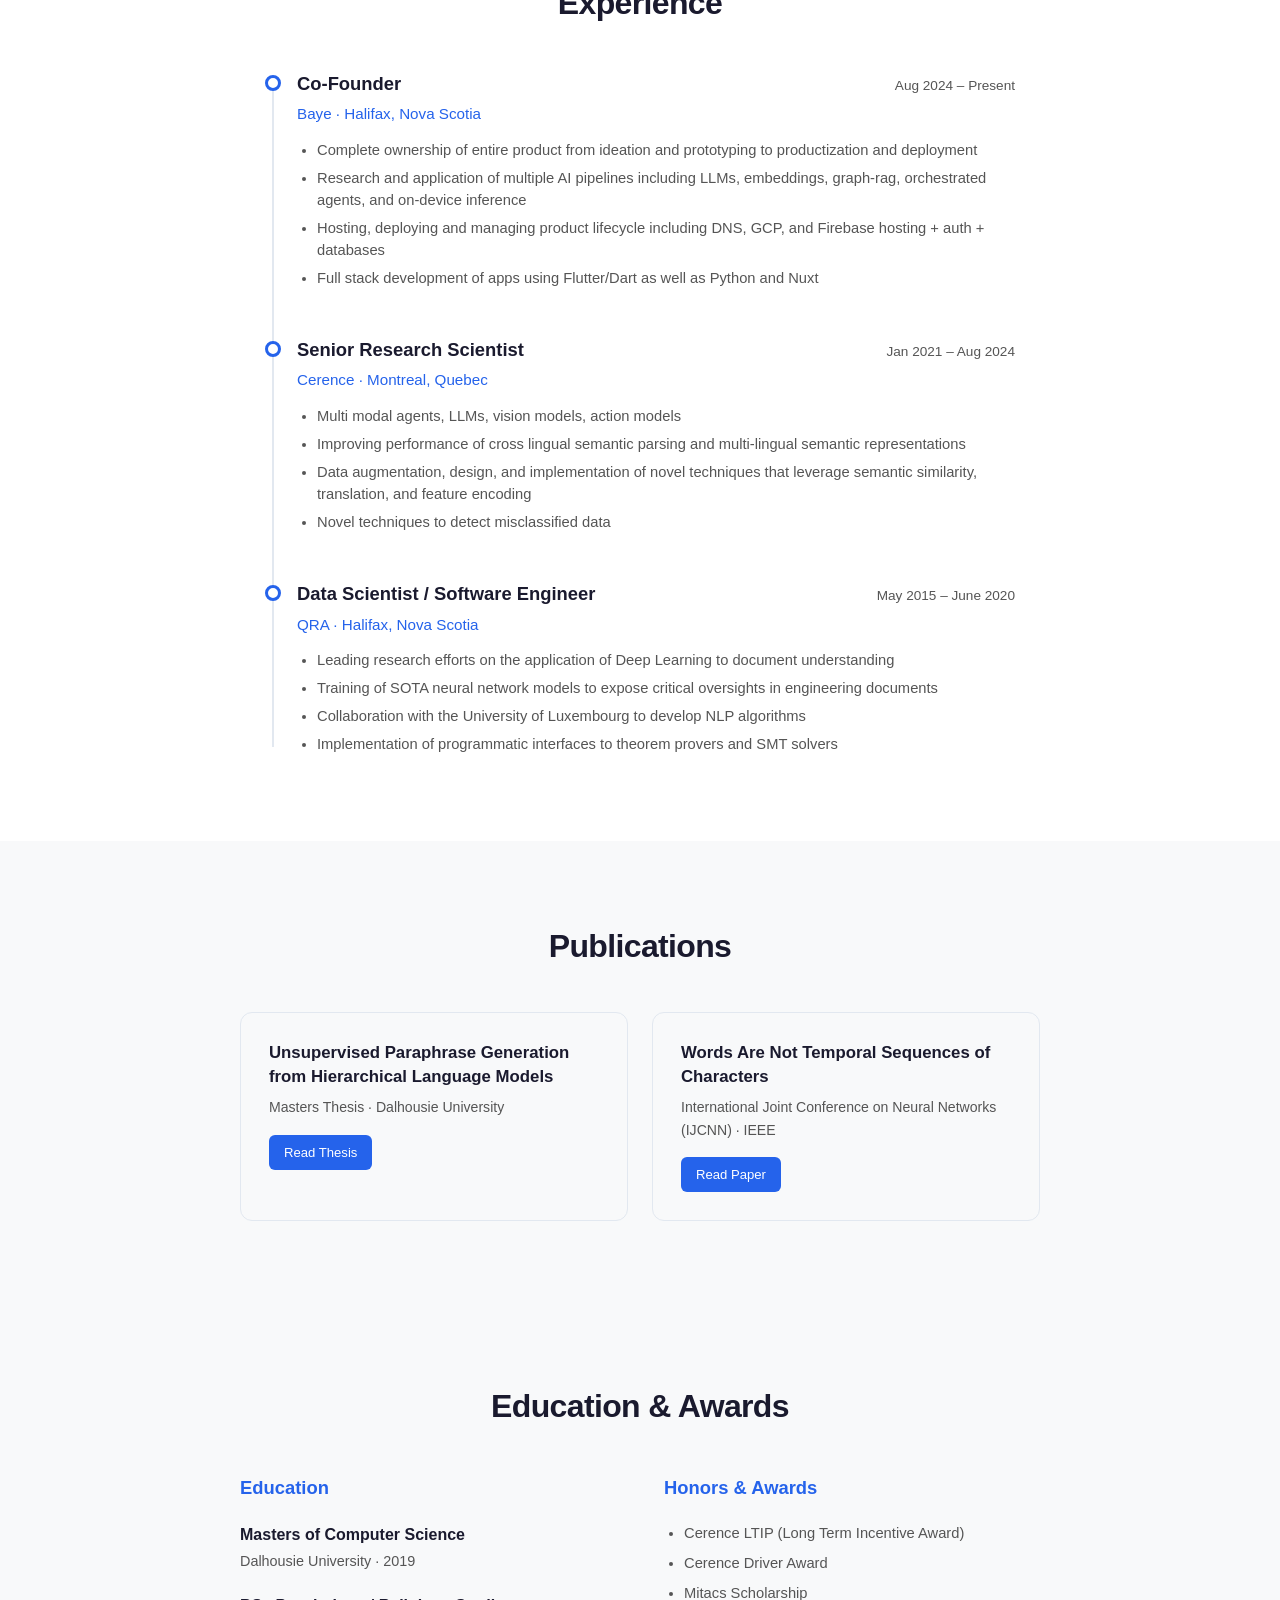
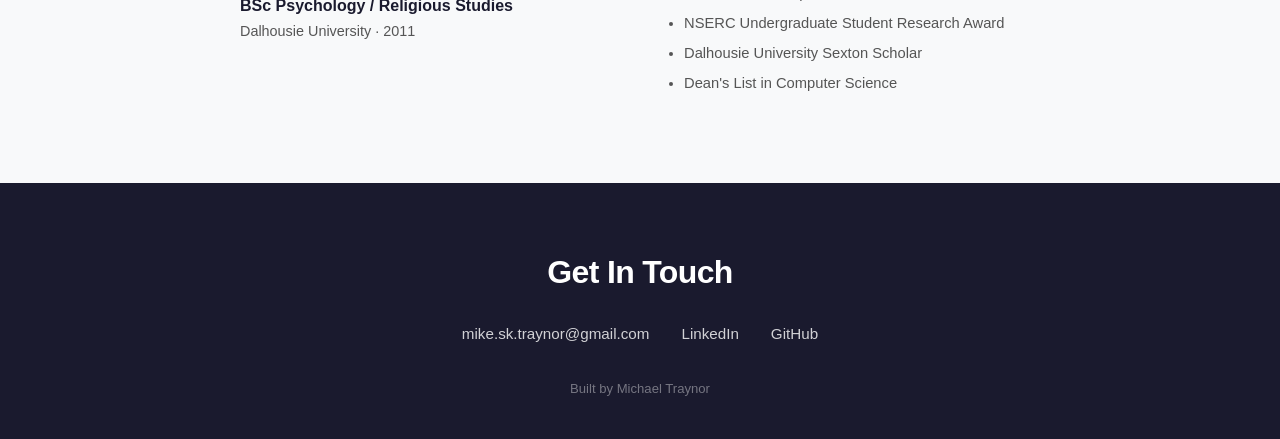
==== commit b1a177de: "replace voteinformer with polity" ====
--- a/index.html
+++ b/index.html
@@ -162,16 +162,16 @@
           </div>
         </div>
 
-        <!-- Voteinformer -->
-        <div class="project-card">
-          <div class="project-image">
-            <img src="assets/images/projects/voteinformer.jpeg" alt="Voteinformer app screenshot" loading="lazy">
-          </div>
-          <div class="project-body">
-            <h3>Voteinformer</h3>
-            <p>A civic engagement app helping citizens stay informed and engaged with their democratic process.</p>
-            <div class="project-links">
-              <a href="https://voteinformer.org" target="_blank" rel="noopener" class="btn btn-sm">Visit Site</a>
+        <!-- Polity / Baye -->
+        <div class="project-card">
+          <div class="project-image">
+            <img src="assets/images/projects/polity.png" alt="Polity legislation tracking platform screenshot" loading="lazy">
+          </div>
+          <div class="project-body">
+            <h3>Polity</h3>
+            <p>Polity makes legislation legible. Browse parliamentary bills, follow their journey through each reading, and dig into the full text of the acts with sponsor and amendment context. Built at Baye, the Halifax studio I co-founded to turn AI pipelines into practical, civic-minded products.</p>
+            <div class="project-links">
+              <a href="https://baye.ca" target="_blank" rel="noopener" class="btn btn-sm">Visit Site</a>
             </div>
           </div>
         </div>
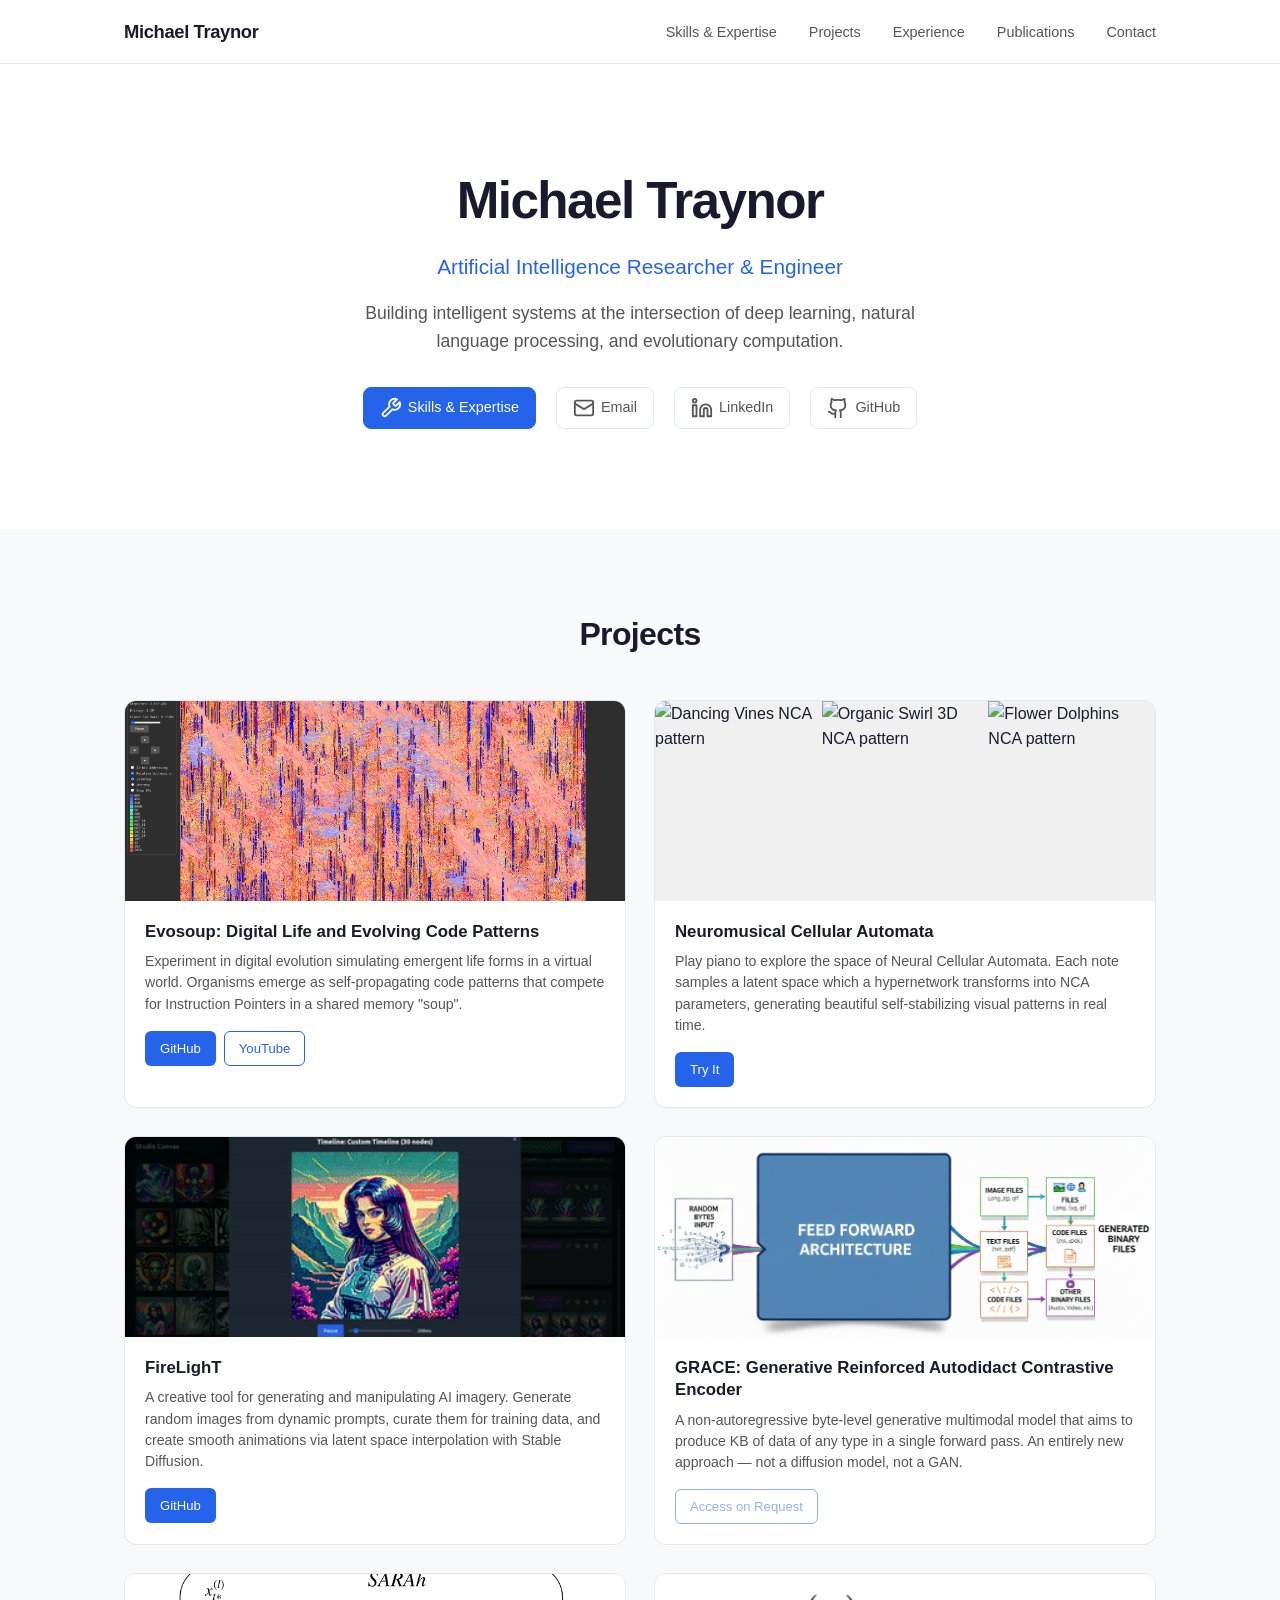
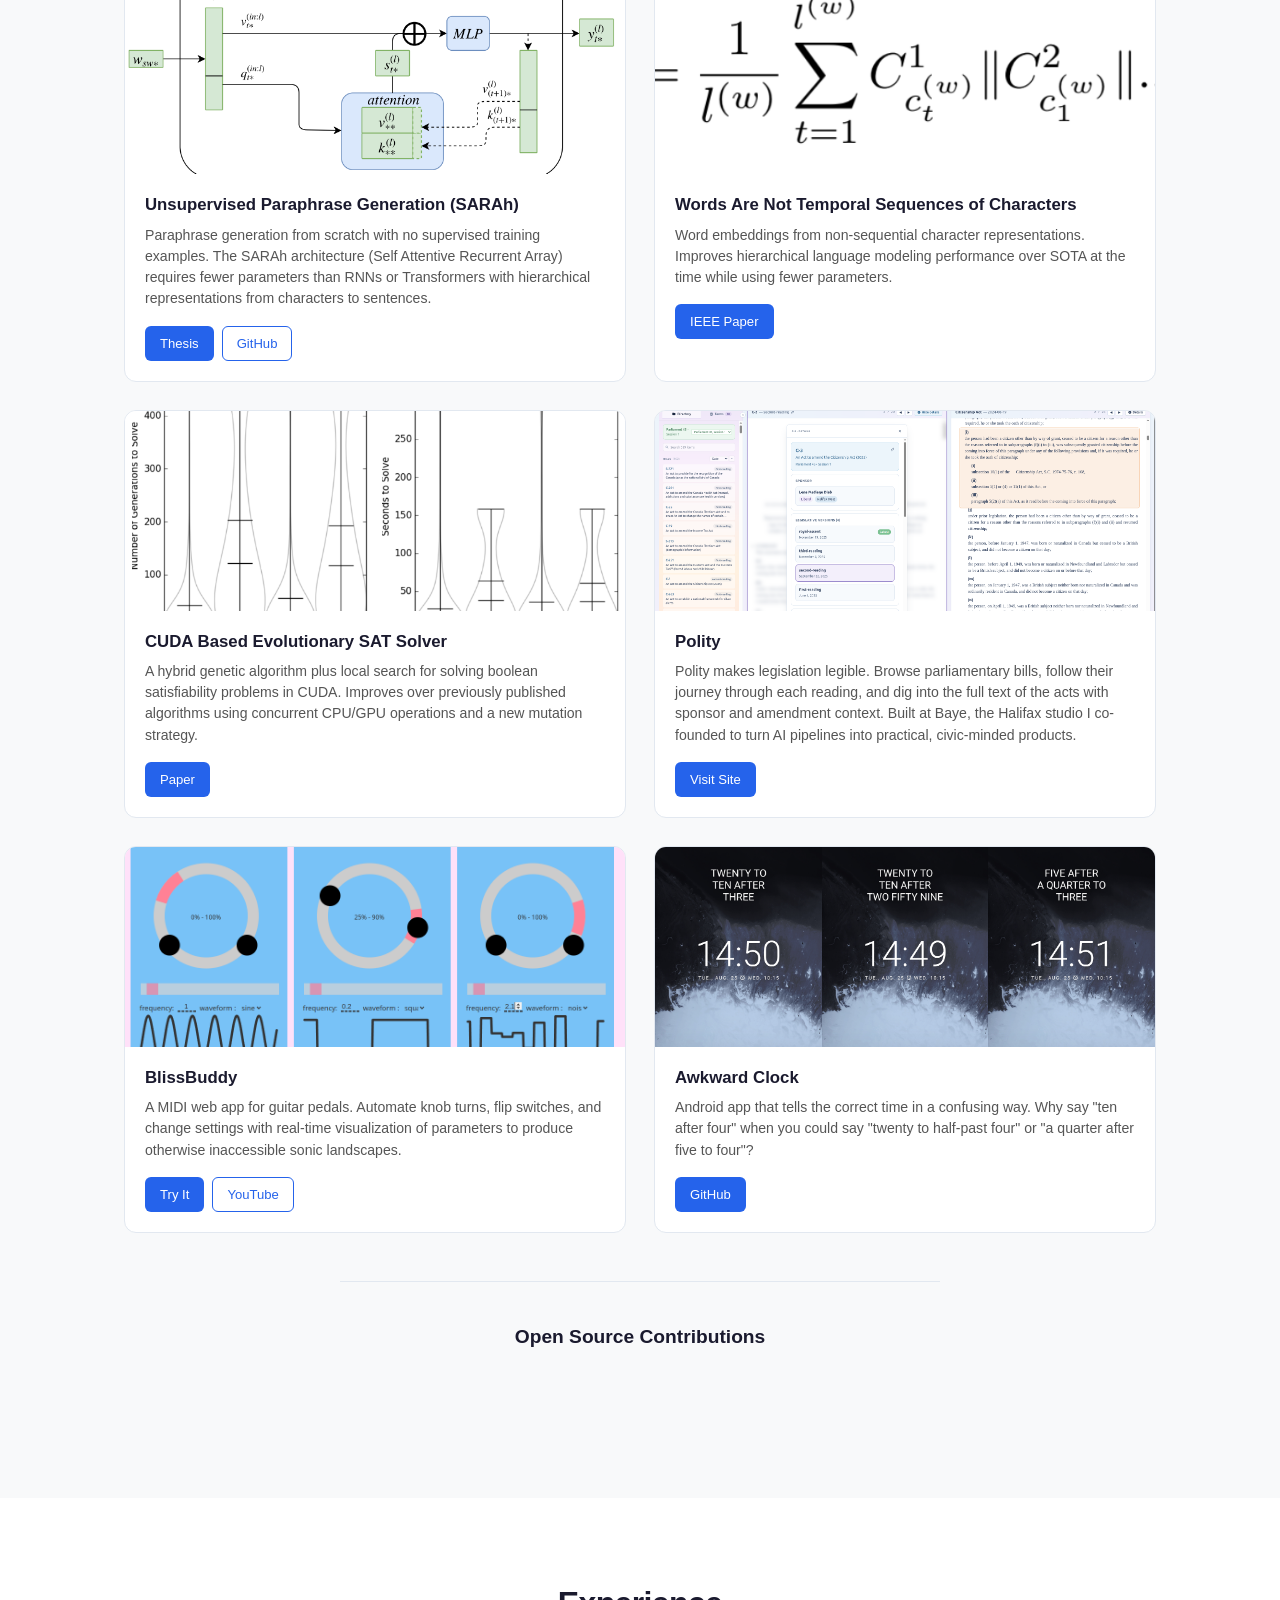
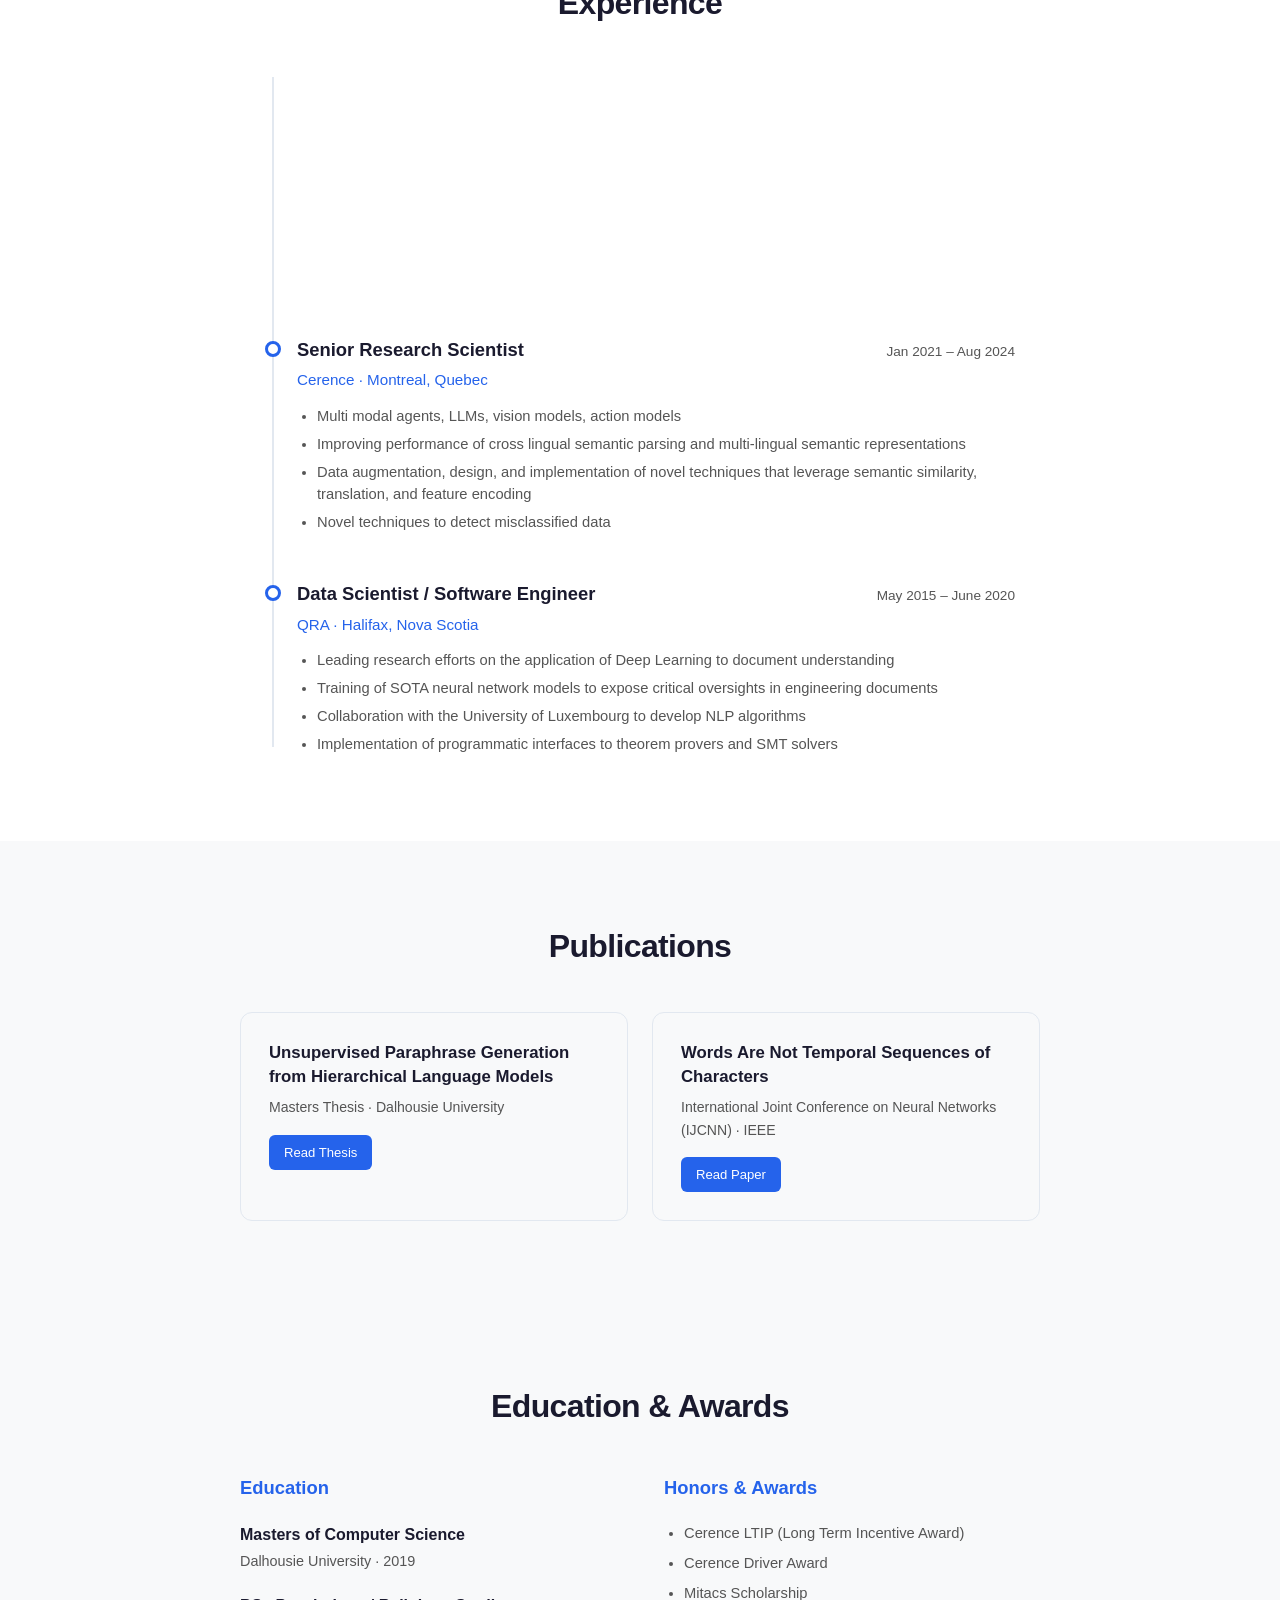
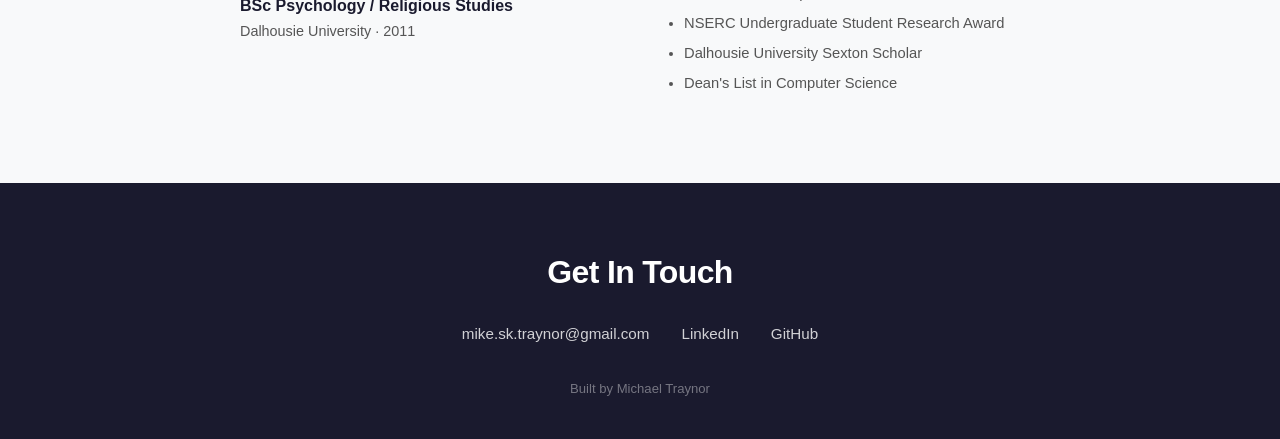
==== commit c1b16c40: "feat: skills and expertise section" ====
--- a/index.html
+++ b/index.html
@@ -19,6 +19,7 @@
         <span></span>
       </button>
       <ul class="nav-links" id="nav-links">
+        <li><a href="skills.html">Skills &amp; Expertise</a></li>
         <li><a href="#projects">Projects</a></li>
         <li><a href="#experience">Experience</a></li>
         <li><a href="#publications">Publications</a></li>
@@ -31,16 +32,16 @@
   <section class="hero" id="hero">
     <div class="container">
       <h1>Michael Traynor</h1>
-      <p class="hero-title">Artificial Intelligence Researcher</p>
+      <p class="hero-title">Artificial Intelligence Researcher &amp; Engineer</p>
       <p class="hero-tagline">Building intelligent systems at the intersection of deep learning, natural language processing, and evolutionary computation.</p>
       <div class="hero-links">
+        <a href="skills.html" class="hero-link hero-link-skills" title="View Technical Capabilities">
+          <svg width="22" height="22" viewBox="0 0 24 24" fill="none" stroke="currentColor" stroke-width="2" stroke-linecap="round" stroke-linejoin="round"><path d="M14.7 6.3a1 1 0 0 0 0 1.4l1.6 1.6a1 1 0 0 0 1.4 0l3.77-3.77a6 6 0 0 1-7.94 7.94l-6.91 6.91a2.12 2.12 0 0 1-3-3l6.91-6.91a6 6 0 0 1 7.94-7.94l-3.76 3.76z"/></svg>
+          <span>Skills &amp; Expertise</span>
+        </a>
         <a href="mailto:mike.sk.traynor@gmail.com" class="hero-link" title="Email">
           <svg width="22" height="22" viewBox="0 0 24 24" fill="none" stroke="currentColor" stroke-width="2" stroke-linecap="round" stroke-linejoin="round"><rect x="2" y="4" width="20" height="16" rx="2"/><path d="m22 7-8.97 5.7a1.94 1.94 0 0 1-2.06 0L2 7"/></svg>
           <span>Email</span>
-        </a>
-        <a href="tel:+19024037782" class="hero-link" title="Phone">
-          <svg width="22" height="22" viewBox="0 0 24 24" fill="none" stroke="currentColor" stroke-width="2" stroke-linecap="round" stroke-linejoin="round"><path d="M22 16.92v3a2 2 0 0 1-2.18 2 19.79 19.79 0 0 1-8.63-3.07 19.5 19.5 0 0 1-6-6 19.79 19.79 0 0 1-3.07-8.67A2 2 0 0 1 4.11 2h3a2 2 0 0 1 2 1.72c.127.96.361 1.903.7 2.81a2 2 0 0 1-.45 2.11L8.09 9.91a16 16 0 0 0 6 6l1.27-1.27a2 2 0 0 1 2.11-.45c.907.339 1.85.573 2.81.7A2 2 0 0 1 22 16.92z"/></svg>
-          <span>(902) 403-7782</span>
         </a>
         <a href="https://linkedin.com/in/mike-traynor-75455b104" target="_blank" rel="noopener" class="hero-link" title="LinkedIn">
           <svg width="22" height="22" viewBox="0 0 24 24" fill="none" stroke="currentColor" stroke-width="2" stroke-linecap="round" stroke-linejoin="round"><path d="M16 8a6 6 0 0 1 6 6v7h-4v-7a2 2 0 0 0-2-2 2 2 0 0 0-2 2v7h-4v-7a6 6 0 0 1 6-6z"/><rect x="2" y="9" width="4" height="12"/><circle cx="4" cy="4" r="2"/></svg>
--- a/style.css
+++ b/style.css
@@ -194,6 +194,20 @@
   border-color: var(--color-accent);
   background: rgba(37, 99, 235, 0.04);
 }
+
+.hero-link-skills {
+  background: var(--color-accent);
+  color: #ffffff;
+  border-color: var(--color-accent);
+  font-weight: 500;
+}
+
+.hero-link-skills:hover {
+  background: var(--color-accent-hover);
+  color: #ffffff;
+  border-color: var(--color-accent-hover);
+}
+
 
 /* ===== Sections ===== */
 .section {
@@ -709,3 +723,565 @@
     gap: 12px;
   }
 }
+
+/* ===== Active Navigation Link ===== */
+.nav-links a.active {
+  color: var(--color-accent);
+  font-weight: 600;
+  border-bottom: 2px solid var(--color-accent);
+  padding-bottom: 4px;
+}
+
+/* ===== Skills Page Hero ===== */
+.skills-hero {
+  padding: 140px 0 60px;
+  background: linear-gradient(180deg, #f8fafc 0%, #ffffff 100%);
+  border-bottom: 1px solid var(--color-border);
+}
+
+.doc-badge {
+  display: inline-flex;
+  align-items: center;
+  gap: 8px;
+  background: #eff6ff;
+  color: var(--color-accent);
+  border: 1px solid #bfdbfe;
+  padding: 6px 14px;
+  border-radius: 20px;
+  font-size: 0.85rem;
+  font-weight: 600;
+}
+
+.skills-hero h1 {
+  font-size: 2.6rem;
+  font-weight: 800;
+  letter-spacing: -0.03em;
+  color: var(--color-text);
+  margin-bottom: 12px;
+}
+
+.skills-hero-subtitle {
+  font-size: 1.15rem;
+  color: var(--color-text-muted);
+  max-width: 780px;
+  line-height: 1.6;
+  margin-bottom: 36px;
+}
+
+/* ===== Lazer Manager Summary Box ===== */
+.lazer-summary-box {
+  background: #ffffff;
+  border: 1px solid #cbd5e1;
+  border-left: 4px solid var(--color-accent);
+  border-radius: 12px;
+  padding: 32px;
+  box-shadow: 0 4px 20px rgba(0, 0, 0, 0.04);
+}
+
+.lazer-summary-header {
+  display: flex;
+  align-items: center;
+  gap: 12px;
+  color: var(--color-accent);
+  margin-bottom: 12px;
+}
+
+.lazer-summary-header h3 {
+  font-size: 1.25rem;
+  font-weight: 700;
+  color: var(--color-text);
+}
+
+.lazer-summary-desc {
+  font-size: 0.96rem;
+  color: var(--color-text-muted);
+  margin-bottom: 24px;
+  line-height: 1.6;
+}
+
+.lazer-highlights-grid {
+  display: grid;
+  grid-template-columns: repeat(4, 1fr);
+  gap: 20px;
+}
+
+.lazer-highlight-card {
+  background: #f8fafc;
+  border: 1px solid var(--color-border);
+  border-radius: 8px;
+  padding: 16px;
+  position: relative;
+}
+
+.lazer-highlight-num {
+  font-size: 0.75rem;
+  font-weight: 800;
+  color: var(--color-accent);
+  background: #dbeafe;
+  padding: 2px 8px;
+  border-radius: 4px;
+  display: inline-block;
+  margin-bottom: 8px;
+}
+
+.lazer-highlight-card h4 {
+  font-size: 0.95rem;
+  font-weight: 700;
+  margin-bottom: 6px;
+  color: var(--color-text);
+}
+
+.lazer-highlight-card p {
+  font-size: 0.84rem;
+  color: var(--color-text-muted);
+  line-height: 1.45;
+}
+
+/* ===== Filter & Controls Section ===== */
+.skills-filter-section {
+  padding: 60px 0 100px;
+  background: var(--color-bg-alt);
+}
+
+.filter-bar-container {
+  margin-bottom: 40px;
+}
+
+.search-box-wrapper {
+  position: relative;
+  max-width: 680px;
+  margin: 0 auto 28px;
+}
+
+.search-icon {
+  position: absolute;
+  left: 16px;
+  top: 50%;
+  transform: translateY(-50%);
+  color: var(--color-text-muted);
+  pointer-events: none;
+}
+
+#skill-search {
+  width: 100%;
+  padding: 14px 44px 14px 48px;
+  font-size: 0.95rem;
+  font-family: var(--font-stack);
+  border: 1px solid #cbd5e1;
+  border-radius: 30px;
+  background: #ffffff;
+  box-shadow: 0 2px 10px rgba(0, 0, 0, 0.03);
+  outline: none;
+  transition: border-color 0.2s, box-shadow 0.2s;
+}
+
+#skill-search:focus {
+  border-color: var(--color-accent);
+  box-shadow: 0 0 0 3px rgba(37, 99, 235, 0.15);
+}
+
+.search-clear-btn {
+  position: absolute;
+  right: 16px;
+  top: 50%;
+  transform: translateY(-50%);
+  background: none;
+  border: none;
+  font-size: 1.4rem;
+  color: var(--color-text-muted);
+  cursor: pointer;
+  padding: 0 4px;
+  line-height: 1;
+}
+
+.search-clear-btn:hover {
+  color: var(--color-text);
+}
+
+.category-tabs {
+  display: flex;
+  justify-content: center;
+  gap: 10px;
+  flex-wrap: wrap;
+}
+
+.tab-btn {
+  display: inline-flex;
+  align-items: center;
+  gap: 6px;
+  padding: 8px 18px;
+  background: #ffffff;
+  border: 1px solid var(--color-border);
+  border-radius: 20px;
+  font-size: 0.88rem;
+  font-weight: 500;
+  color: var(--color-text-muted);
+  cursor: pointer;
+  transition: all 0.2s;
+}
+
+.tab-btn:hover {
+  border-color: var(--color-accent);
+  color: var(--color-accent);
+}
+
+.tab-btn.active {
+  background: var(--color-accent);
+  color: #ffffff;
+  border-color: var(--color-accent);
+}
+
+.badge-count {
+  font-size: 0.75rem;
+  padding: 2px 7px;
+  border-radius: 10px;
+  background: rgba(0, 0, 0, 0.07);
+  font-weight: 600;
+}
+
+.tab-btn.active .badge-count {
+  background: rgba(255, 255, 255, 0.25);
+  color: #ffffff;
+}
+
+/* ===== Capabilities Grid ===== */
+.capabilities-grid {
+  display: grid;
+  grid-template-columns: repeat(2, 1fr);
+  gap: 24px;
+}
+
+.capability-card {
+  background: #ffffff;
+  border: 1px solid var(--color-border);
+  border-radius: 12px;
+  padding: 24px;
+  display: flex;
+  flex-direction: column;
+  transition: transform 0.2s, box-shadow 0.2s, border-color 0.2s;
+}
+
+.capability-card:hover {
+  transform: translateY(-3px);
+  box-shadow: 0 10px 30px rgba(0, 0, 0, 0.06);
+  border-color: #cbd5e1;
+}
+
+.card-header {
+  display: flex;
+  justify-content: space-between;
+  align-items: center;
+  margin-bottom: 12px;
+}
+
+.category-tag {
+  font-size: 0.75rem;
+  font-weight: 700;
+  padding: 4px 10px;
+  border-radius: 12px;
+  letter-spacing: 0.02em;
+  text-transform: uppercase;
+}
+
+.tag-ai {
+  background: #f3e8ff;
+  color: #6b21a8;
+}
+
+.tag-data {
+  background: #ecfdf5;
+  color: #047857;
+}
+
+.tag-algo {
+  background: #fff7ed;
+  color: #c2410c;
+}
+
+.tag-viz {
+  background: #e0f2fe;
+  color: #0369a1;
+}
+
+.tag-dev {
+  background: #f1f5f9;
+  color: #334155;
+}
+
+.level-indicator {
+  font-size: 0.78rem;
+  color: var(--color-text-muted);
+  font-weight: 500;
+}
+
+.card-title {
+  font-size: 1.15rem;
+  font-weight: 700;
+  color: var(--color-text);
+  margin-bottom: 10px;
+  line-height: 1.35;
+}
+
+.card-description {
+  font-size: 0.9rem;
+  color: var(--color-text-muted);
+  line-height: 1.55;
+  margin-bottom: 16px;
+  flex-grow: 1;
+}
+
+.client-match-callout {
+  background: #f0f9ff;
+  border-left: 3px solid #0284c7;
+  padding: 10px 14px;
+  border-radius: 0 6px 6px 0;
+  font-size: 0.85rem;
+  color: #0369a1;
+  margin-bottom: 16px;
+  line-height: 1.45;
+}
+
+.client-match-callout strong {
+  color: #0c4a6e;
+}
+
+.tech-tags {
+  display: flex;
+  flex-wrap: wrap;
+  gap: 6px;
+  margin-bottom: 12px;
+}
+
+.tech-tag {
+  font-size: 0.78rem;
+  padding: 3px 10px;
+  background: #f1f5f9;
+  color: #475569;
+  border-radius: 4px;
+  font-weight: 500;
+}
+
+.project-link-badge {
+  margin-top: 4px;
+  font-size: 0.82rem;
+}
+
+.project-link-badge a {
+  font-weight: 600;
+  color: var(--color-accent);
+}
+
+.project-link-badge a:hover {
+  text-decoration: underline;
+}
+
+/* ===== No Results State ===== */
+.no-results-box {
+  text-align: center;
+  padding: 48px 24px;
+  background: #ffffff;
+  border: 1px dashed var(--color-border);
+  border-radius: 12px;
+  margin-top: 20px;
+}
+
+.no-results-box h3 {
+  font-size: 1.2rem;
+  margin-bottom: 8px;
+  color: var(--color-text);
+}
+
+.no-results-box p {
+  color: var(--color-text-muted);
+  font-size: 0.9rem;
+  margin-bottom: 16px;
+}
+
+.footer-subtext {
+  font-size: 0.95rem;
+  color: rgba(255, 255, 255, 0.7);
+  margin-bottom: 20px;
+}
+
+/* ===== Clean Static Document View ===== */
+.container-doc {
+  max-width: 880px;
+  margin: 0 auto;
+}
+
+.skills-doc-header {
+  padding: 130px 0 40px;
+  background: linear-gradient(180deg, #f8fafc 0%, #ffffff 100%);
+  border-bottom: 1px solid var(--color-border);
+}
+
+.doc-header-top {
+  display: flex;
+  justify-content: space-between;
+  align-items: center;
+  flex-wrap: wrap;
+  gap: 16px;
+  margin-bottom: 20px;
+}
+
+.doc-actions {
+  display: flex;
+  align-items: center;
+  gap: 10px;
+}
+
+.doc-actions .btn {
+  box-shadow: 0 2px 8px rgba(0, 0, 0, 0.04);
+}
+
+.skills-doc-section {
+  padding: 40px 0 90px;
+  background: var(--color-bg-alt);
+}
+
+/* Category Container Card */
+.doc-category-card {
+  background: #ffffff;
+  border: 1px solid #cbd5e1;
+  border-radius: 14px;
+  margin-bottom: 32px;
+  overflow: hidden;
+  box-shadow: 0 4px 16px rgba(0, 0, 0, 0.03);
+}
+
+.doc-category-card:last-child {
+  margin-bottom: 0;
+}
+
+/* Category Card Header */
+.doc-category-header {
+  padding: 20px 28px 16px;
+  border-bottom: 1px solid #e2e8f0;
+  background: #f8fafc;
+}
+
+.doc-category-title {
+  margin: 0;
+  line-height: 1.2;
+}
+
+/* Category Header Pill Badges (Larger & More Prominent) */
+.cat-pill {
+  display: inline-block;
+  font-size: 1.05rem;
+  font-weight: 700;
+  padding: 8px 20px;
+  border-radius: 24px;
+  letter-spacing: 0.02em;
+  box-shadow: 0 2px 6px rgba(0, 0, 0, 0.03);
+}
+
+.cat-ai {
+  background: #f3e8ff;
+  color: #6b21a8;
+  border: 1px solid #e9d5ff;
+}
+
+.cat-data {
+  background: #ecfdf5;
+  color: #047857;
+  border: 1px solid #a7f3d0;
+}
+
+.cat-algo {
+  background: #fff7ed;
+  color: #c2410c;
+  border: 1px solid #fed7aa;
+}
+
+.cat-viz {
+  background: #e0f2fe;
+  color: #0369a1;
+  border: 1px solid #bae6fd;
+}
+
+.cat-dev {
+  background: #f1f5f9;
+  color: #334155;
+  border: 1px solid #cbd5e1;
+}
+
+/* Category Card Body */
+.doc-category-body {
+  padding: 24px 28px;
+}
+
+/* Tight Spacing for Items Inside Each Category */
+.doc-item {
+  margin-bottom: 20px;
+  padding-bottom: 20px;
+  border-bottom: 1px solid #f1f5f9;
+}
+
+.doc-item:last-child {
+  margin-bottom: 0;
+  padding-bottom: 0;
+  border-bottom: none;
+}
+
+.doc-item h3 {
+  font-size: 1.08rem;
+  font-weight: 700;
+  color: var(--color-text);
+  margin-bottom: 4px;
+  line-height: 1.35;
+}
+
+.doc-item p {
+  font-size: 0.93rem;
+  color: #475569;
+  line-height: 1.55;
+  margin: 0;
+}
+
+/* ===== Toast Notification ===== */
+.copy-toast {
+  position: fixed;
+  bottom: 24px;
+  right: 24px;
+  background: #0f172a;
+  color: #ffffff;
+  padding: 12px 20px;
+  border-radius: 8px;
+  font-size: 0.9rem;
+  font-weight: 500;
+  box-shadow: 0 10px 25px rgba(0, 0, 0, 0.2);
+  display: flex;
+  align-items: center;
+  gap: 10px;
+  z-index: 2000;
+  transform: translateY(20px);
+  opacity: 0;
+  transition: transform 0.3s ease, opacity 0.3s ease;
+}
+
+.copy-toast.show {
+  transform: translateY(0);
+  opacity: 1;
+}
+
+/* ===== Additional Responsive Rules ===== */
+@media (max-width: 768px) {
+  .doc-card {
+    padding: 24px;
+  }
+  .doc-header-top {
+    flex-direction: column;
+    align-items: flex-start;
+  }
+  .doc-actions {
+    width: 100%;
+    flex-direction: column;
+  }
+  .doc-actions .btn {
+    width: 100%;
+    justify-content: center;
+  }
+}
+
+
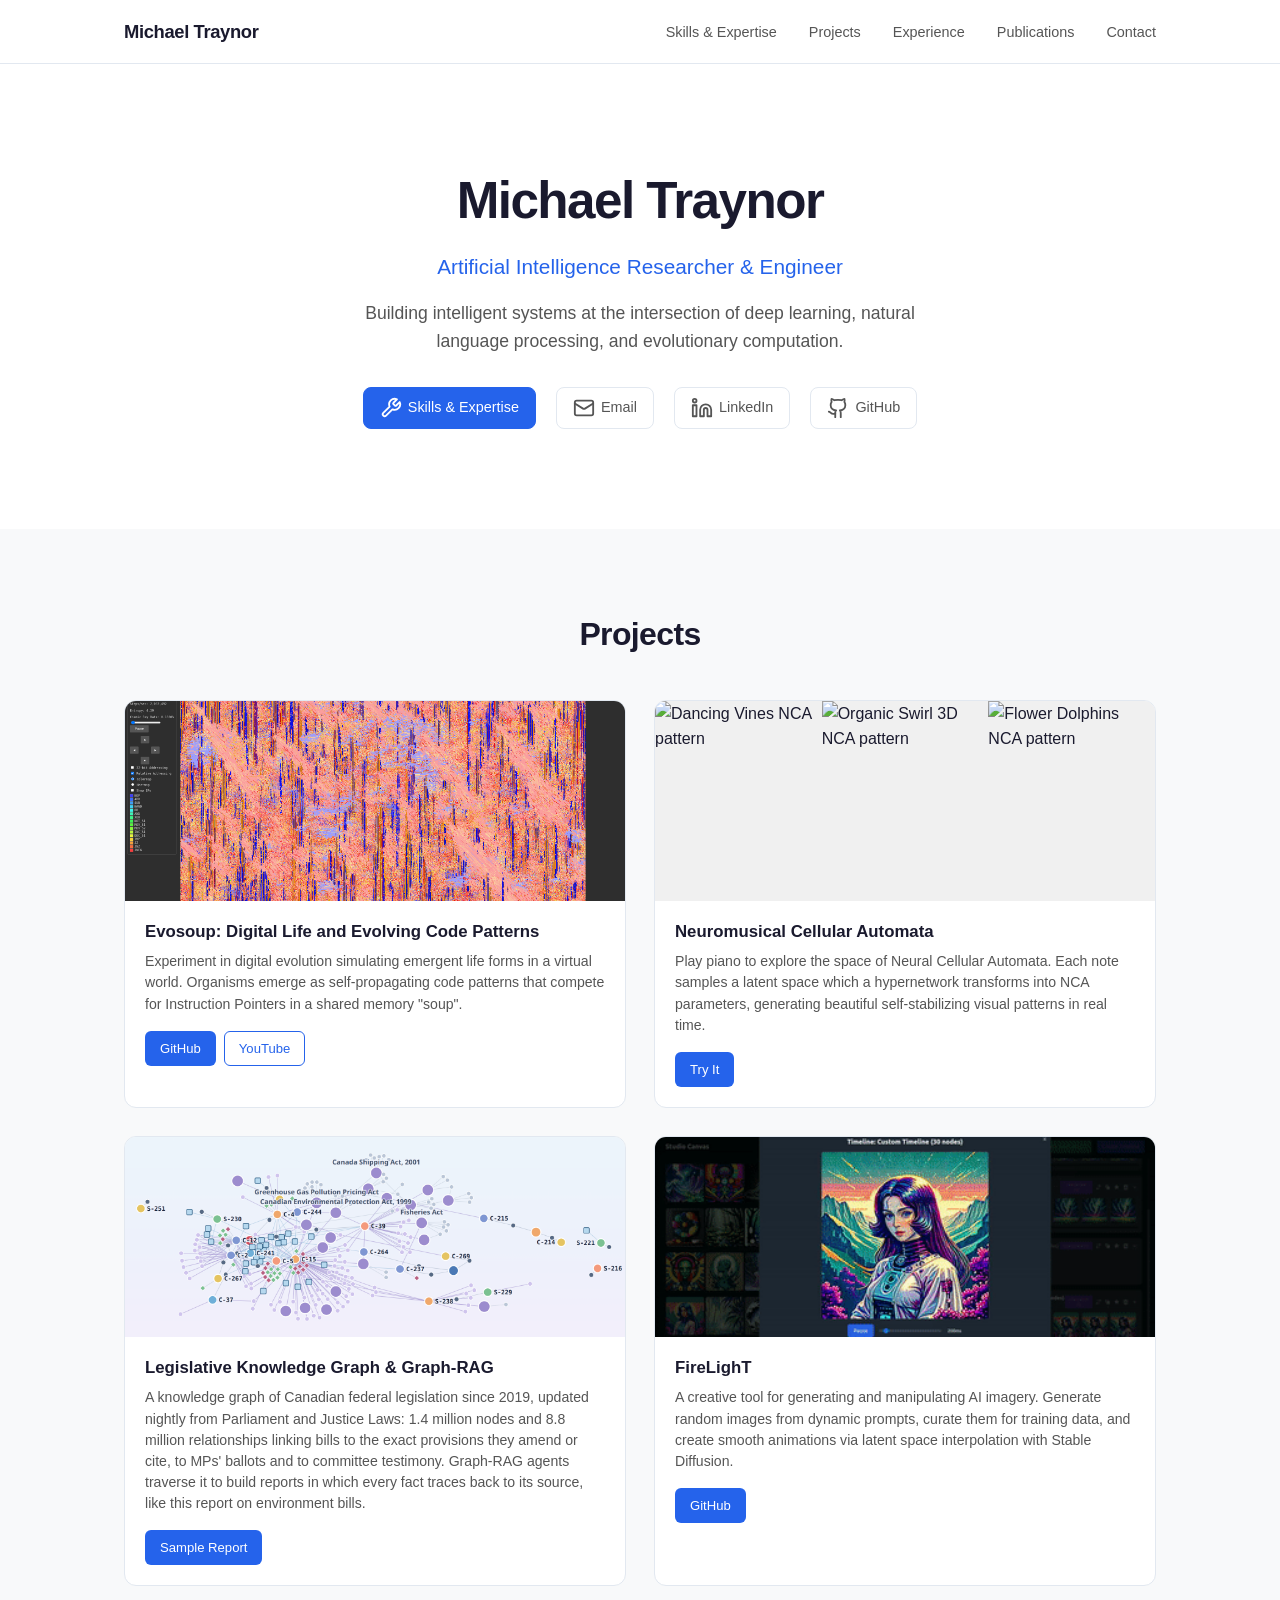
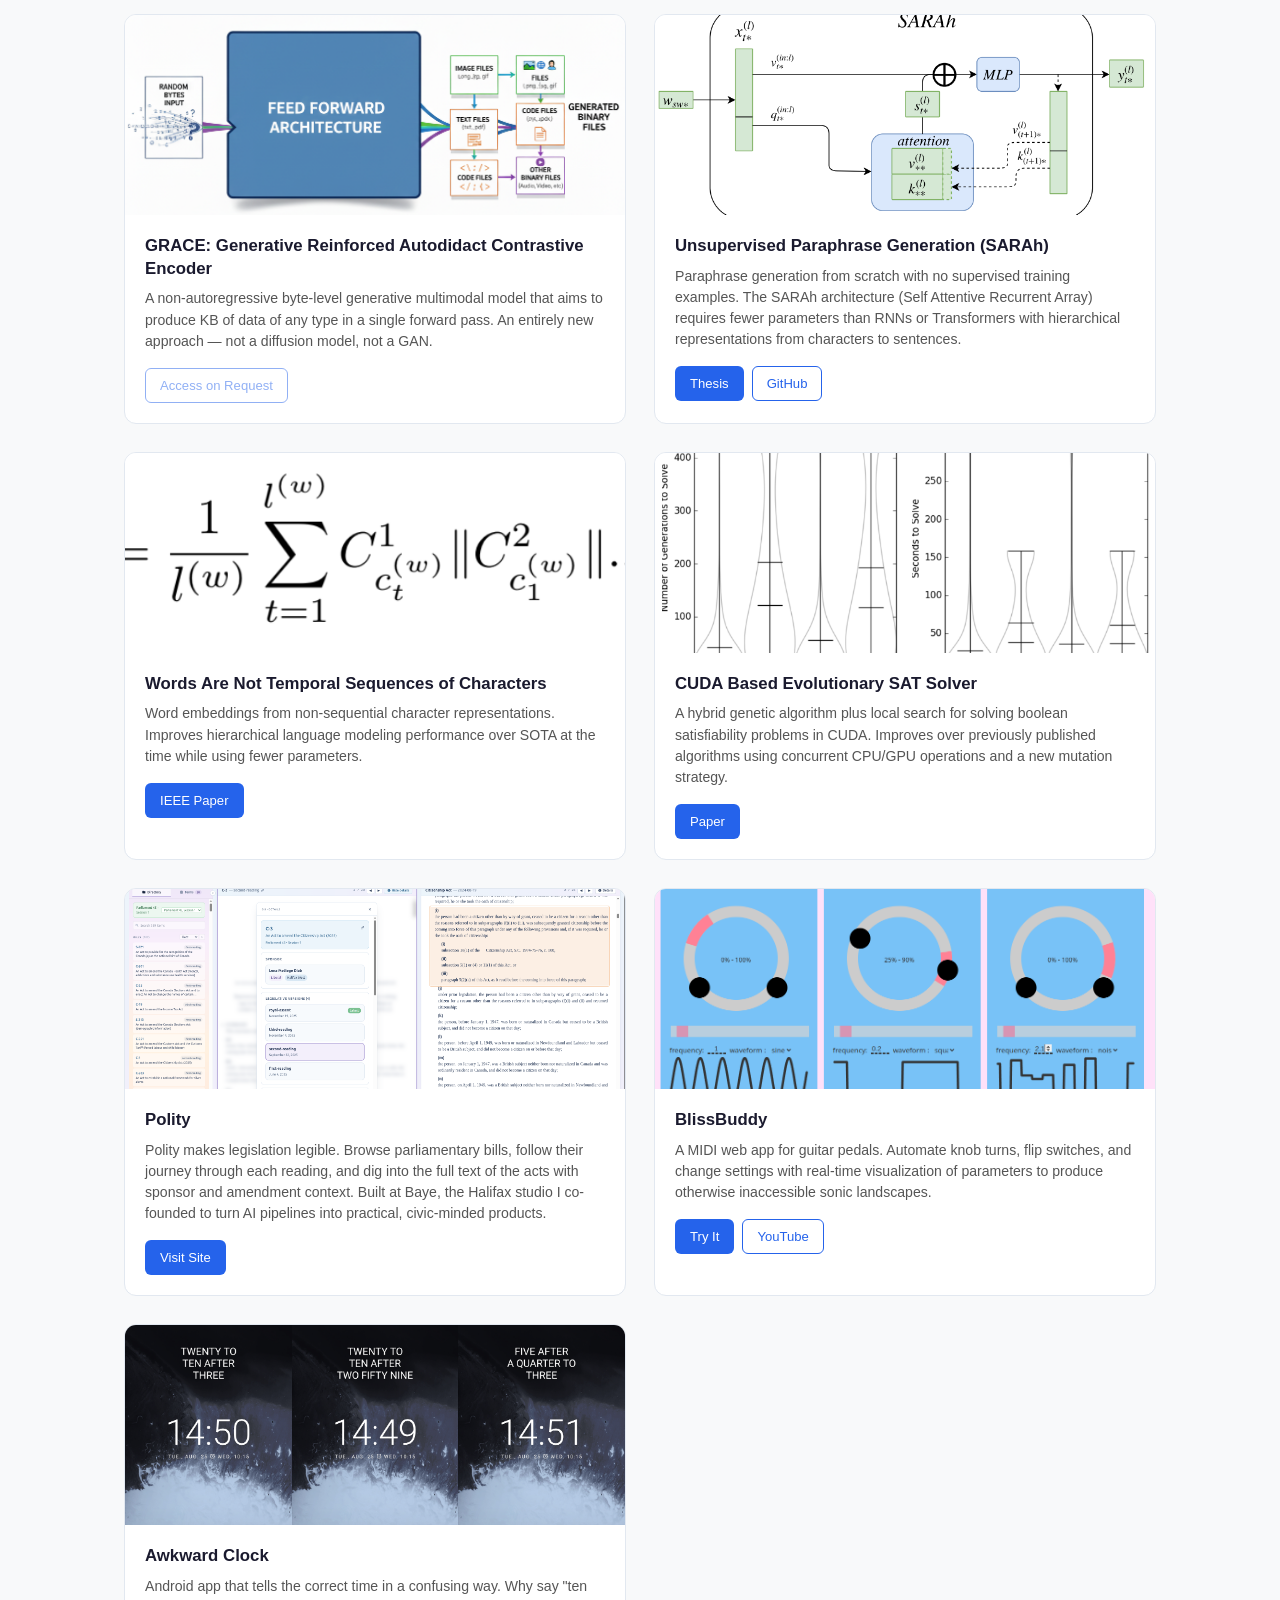
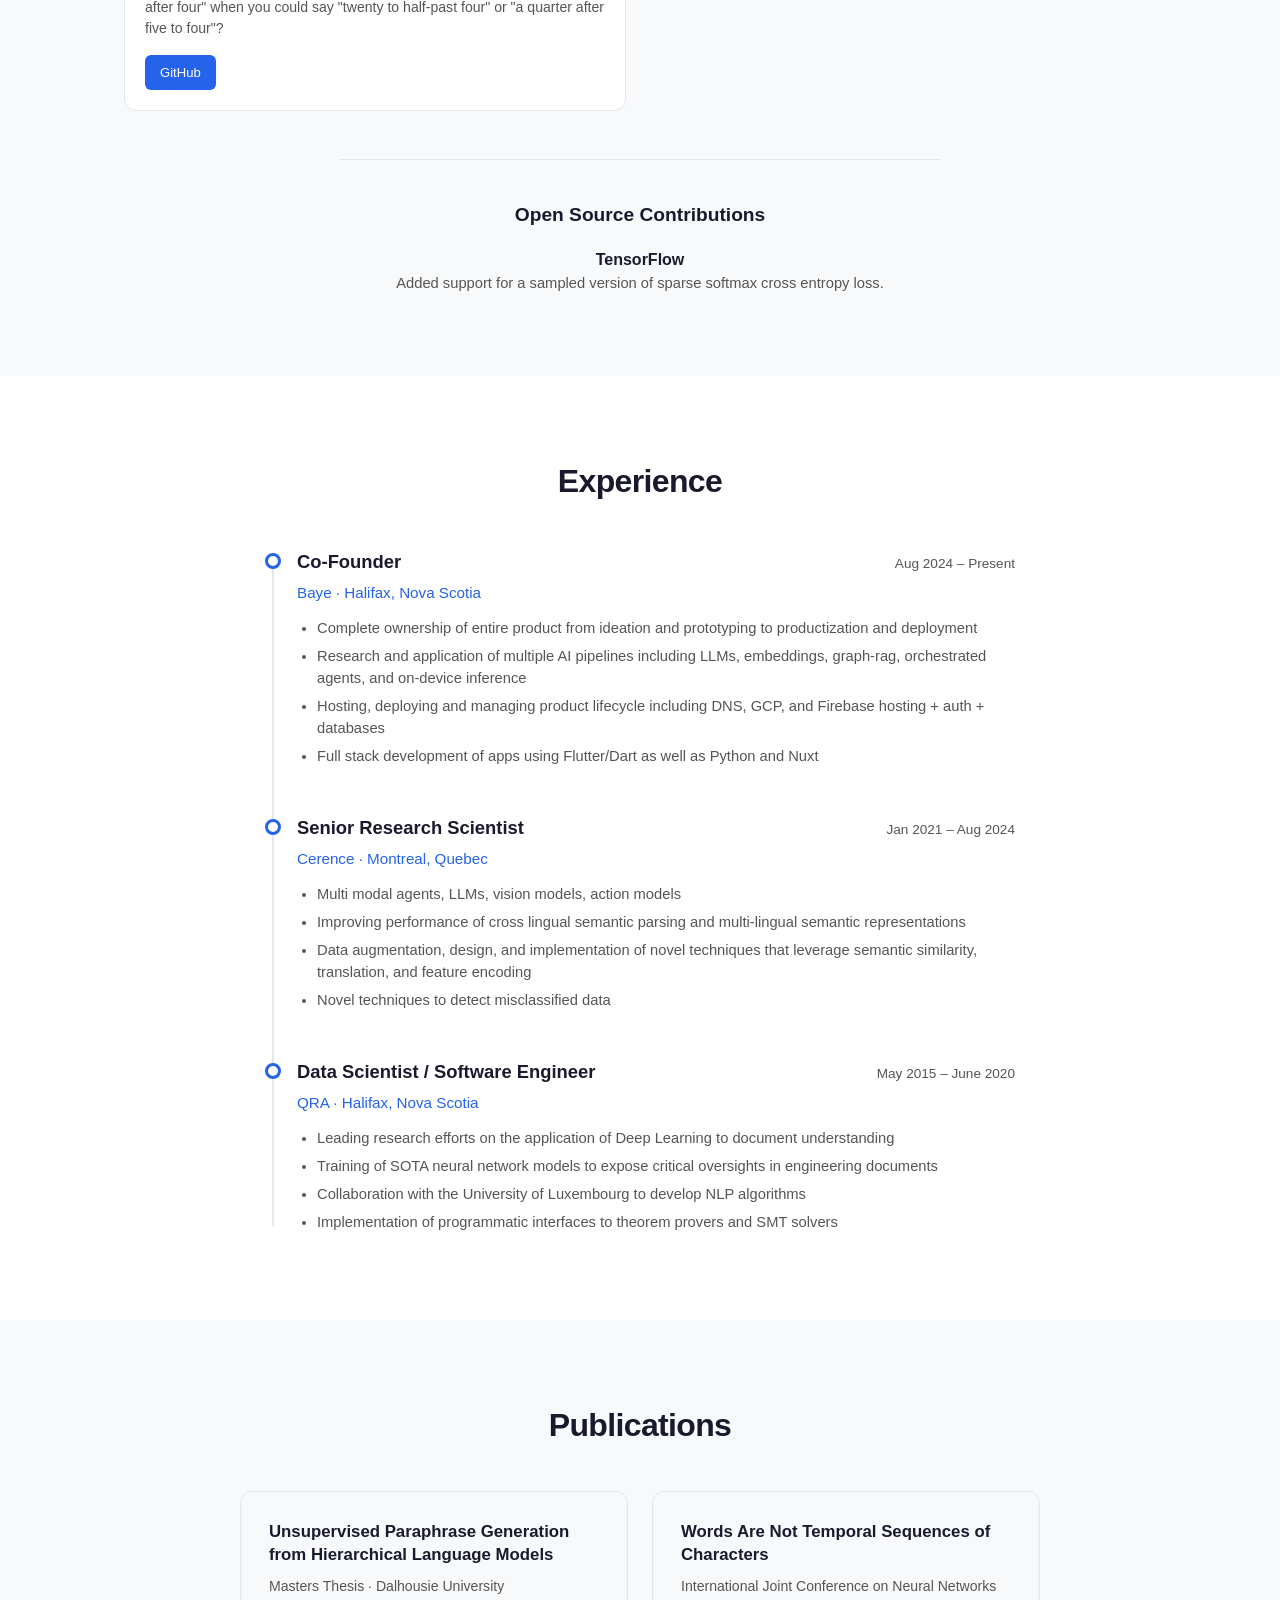
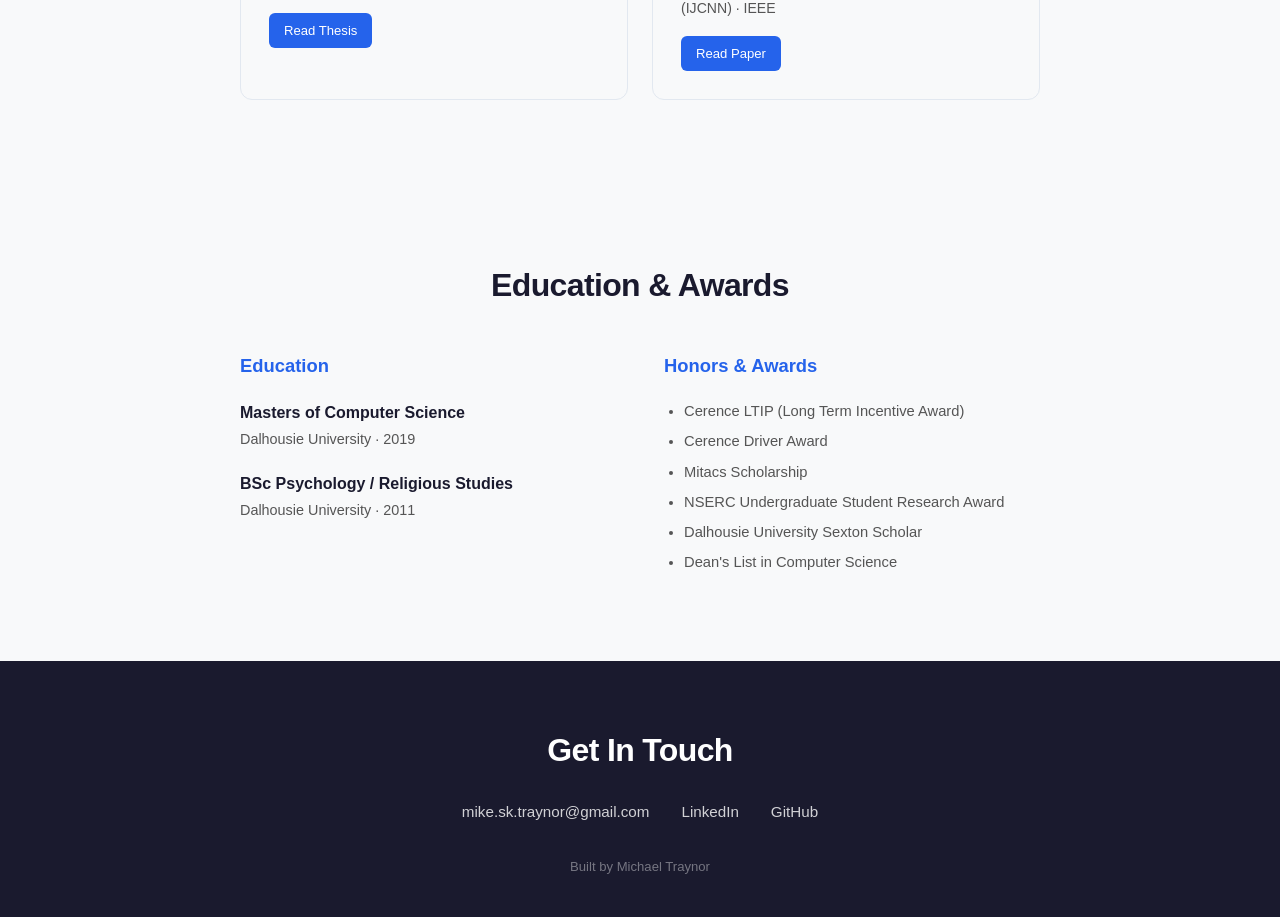
==== commit d3aadc26: "feat: legislative knowledge graph project tile and sample report Co-Authored-By: Claude Opus 5.5 <no" ====
--- a/index.html
+++ b/index.html
@@ -92,6 +92,20 @@
           </div>
         </div>
 
+        <!-- Legislative Knowledge Graph -->
+        <div class="project-card">
+          <div class="project-image">
+            <img src="assets/images/projects/knowledge-graph.png" alt="A slice of the legislative knowledge graph: environment bills linked to the Acts they amend, their sponsors and parties, committees, and votes" loading="lazy">
+          </div>
+          <div class="project-body">
+            <h3>Legislative Knowledge Graph &amp; Graph-RAG</h3>
+            <p>A knowledge graph of Canadian federal legislation since 2019, updated nightly from Parliament and Justice Laws: 1.4 million nodes and 8.8 million relationships linking bills to the exact provisions they amend or cite, to MPs' ballots and to committee testimony. Graph-RAG agents traverse it to build reports in which every fact traces back to its source, like this report on environment bills.</p>
+            <div class="project-links">
+              <a href="projects/knowledge-graph/environment-bills/" target="_blank" rel="noopener" class="btn btn-sm">Sample Report</a>
+            </div>
+          </div>
+        </div>
+
         <!-- FireLighT -->
         <div class="project-card">
           <div class="project-image">
